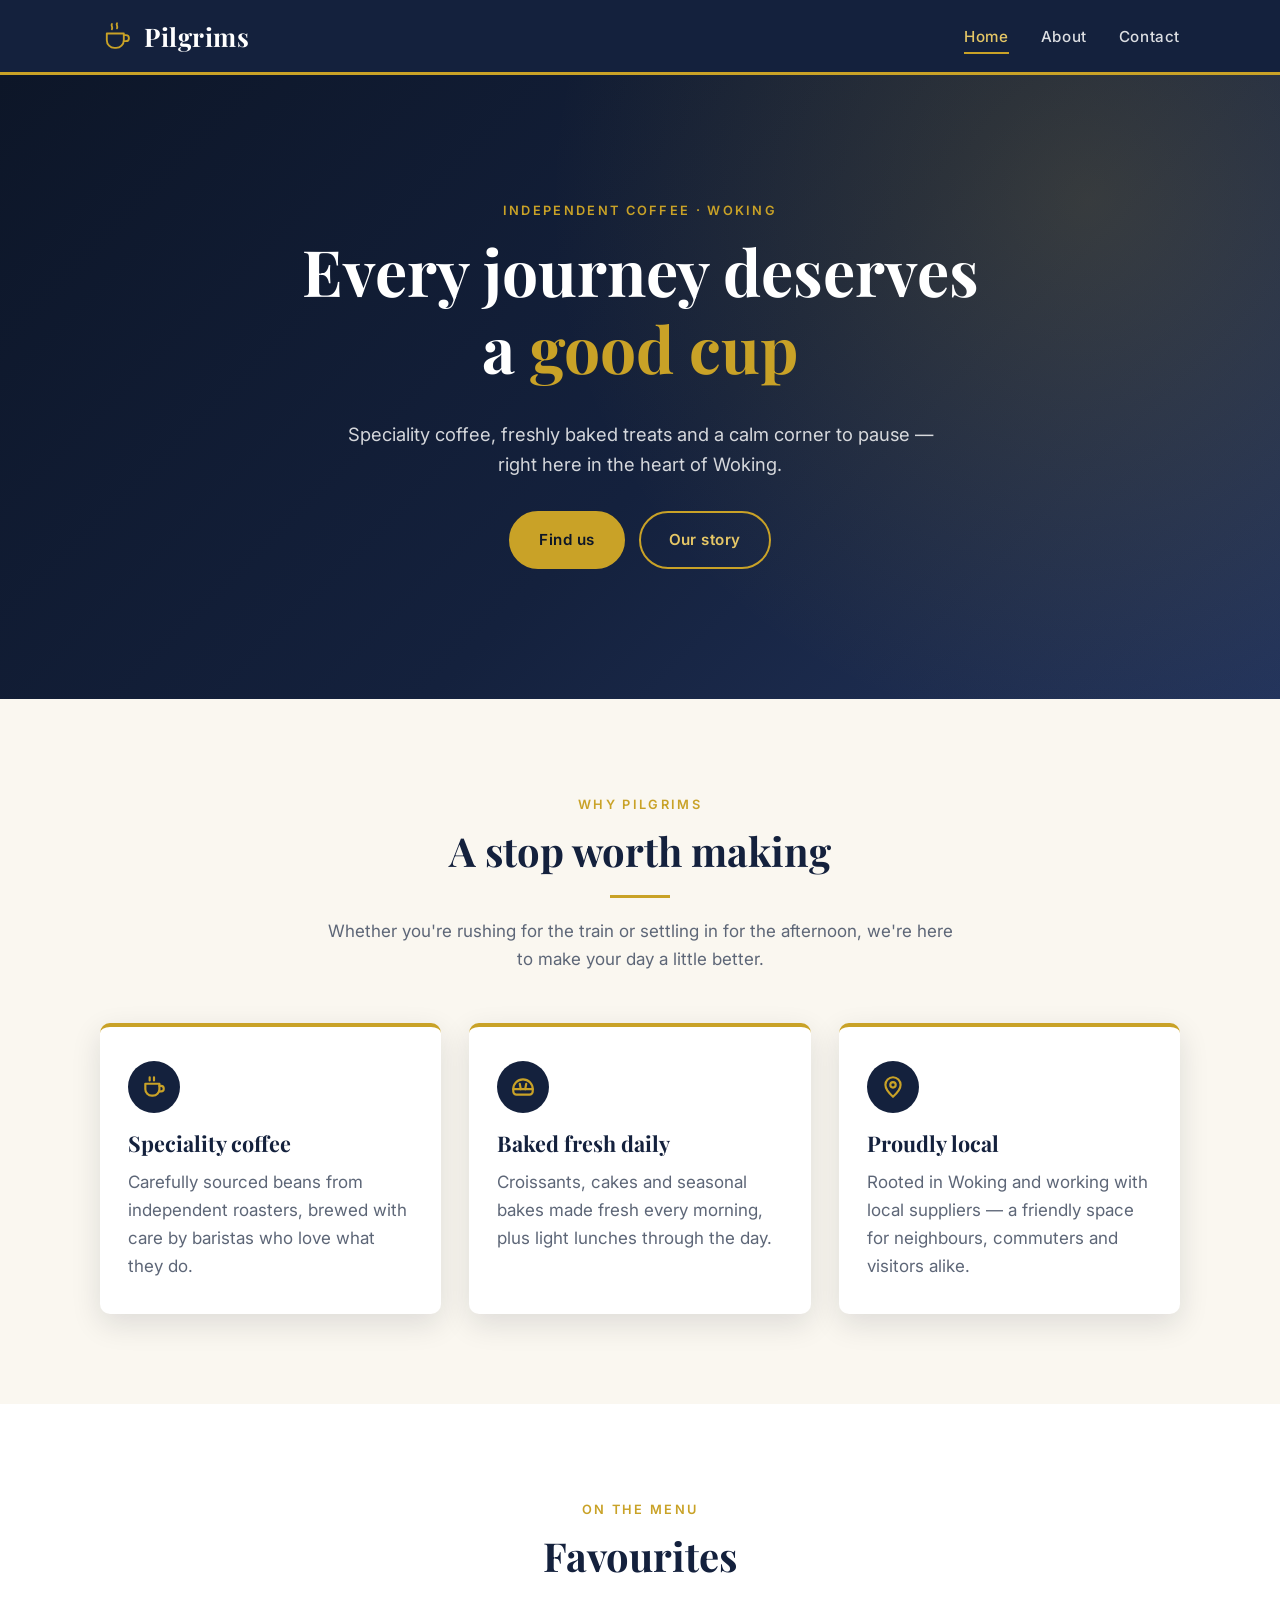
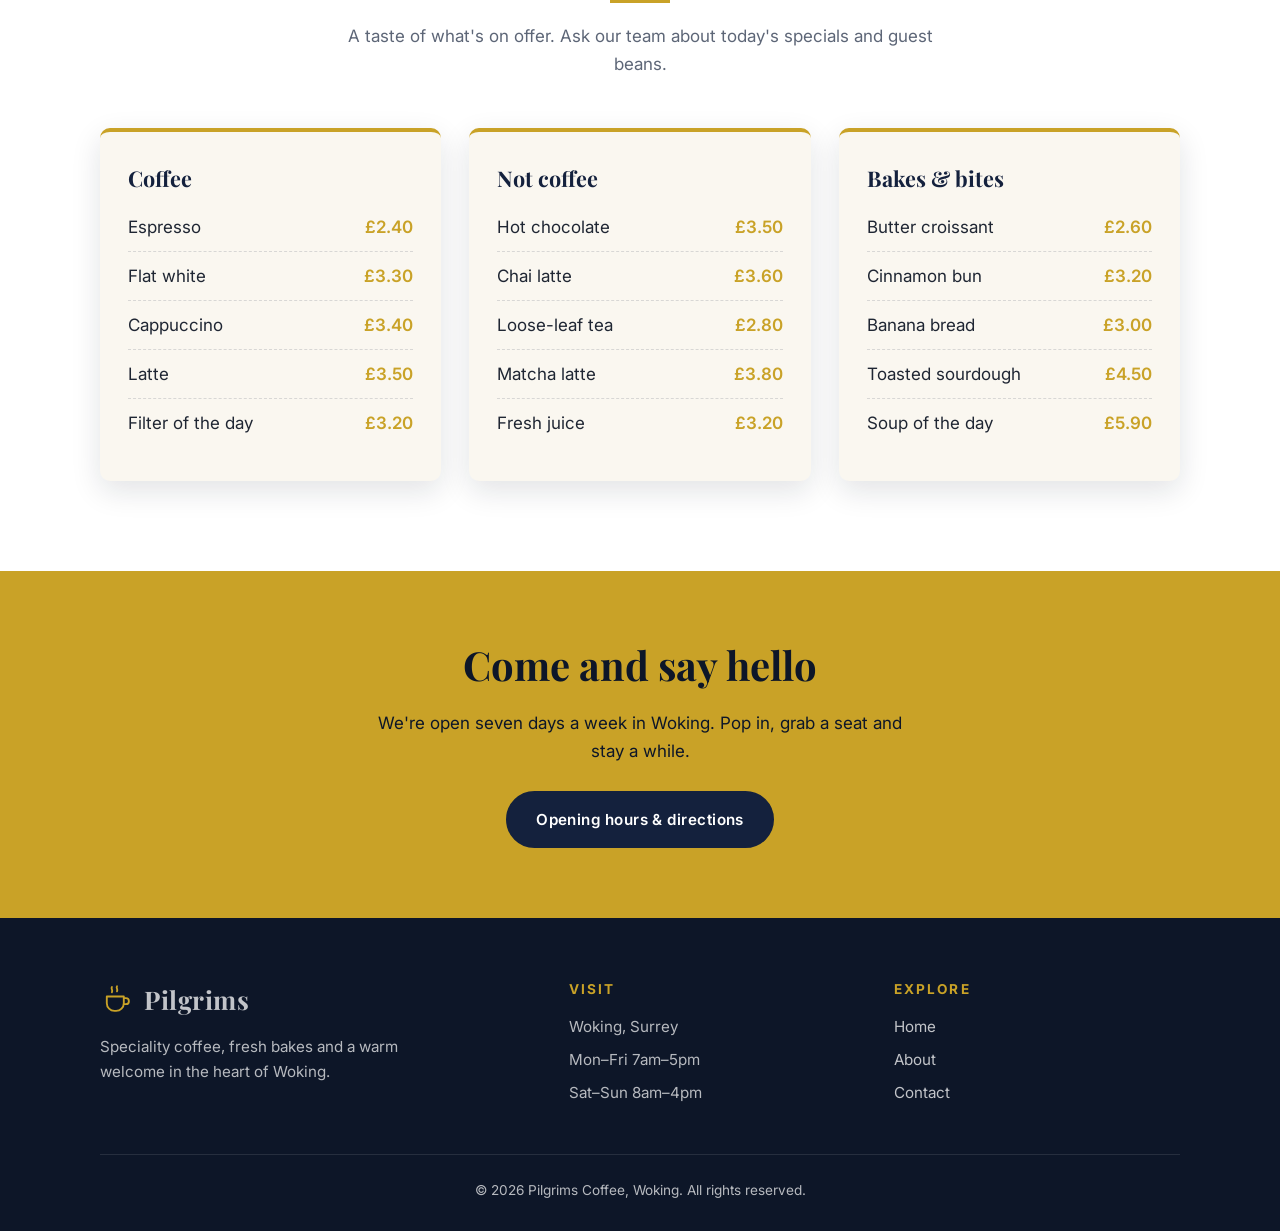
==== index.html @ 262057fd "Add Pilgrims coffee shop website: home, about and contact pages Static HTML/CSS site with a navy and" ====
<!DOCTYPE html>
<html lang="en-GB">
<head>
  <meta charset="UTF-8">
  <meta name="viewport" content="width=device-width, initial-scale=1.0">
  <title>Pilgrims | Coffee Shop in Woking</title>
  <meta name="description" content="Pilgrims is an independent coffee shop in Woking, Surrey, serving speciality coffee, fresh bakes and light lunches.">
  <link rel="preconnect" href="https://fonts.googleapis.com">
  <link rel="preconnect" href="https://fonts.gstatic.com" crossorigin>
  <link href="https://fonts.googleapis.com/css2?family=Inter:wght@400;500;600&family=Playfair+Display:wght@600;700&display=swap" rel="stylesheet">
  <link rel="stylesheet" href="css/styles.css">
</head>
<body>
  <header class="site-header">
    <nav class="container nav" aria-label="Main">
      <a href="index.html" class="logo"><svg class="logo-mark" viewBox="0 0 40 40" fill="none" stroke="currentColor" stroke-width="2.2" stroke-linecap="round" stroke-linejoin="round" aria-hidden="true"><path d="M8 17h20v8a9 9 0 0 1-9 9h-2a9 9 0 0 1-9-9z"/><path d="M28 19h2.5a3.5 3.5 0 0 1 0 7H28"/><path d="M14 6c-1.5 2 1.5 3.5 0 6M20 5c-1.5 2 1.5 3.5 0 6"/></svg>Pilgrims</a>
      <button class="nav-toggle" aria-label="Toggle menu" aria-expanded="false" aria-controls="nav-links">
        <svg viewBox="0 0 24 24" fill="none" stroke="currentColor" stroke-width="2" stroke-linecap="round" aria-hidden="true"><path d="M4 7h16M4 12h16M4 17h16"/></svg>
      </button>
      <ul class="nav-links" id="nav-links">
        <li><a href="index.html" aria-current="page">Home</a></li>
        <li><a href="about.html">About</a></li>
        <li><a href="contact.html">Contact</a></li>
      </ul>
    </nav>
  </header>
  <main>
    <section class="hero">
      <div class="container">
        <span class="eyebrow">Independent coffee · Woking</span>
        <h1>Every journey deserves<br>a <span>good cup</span></h1>
        <p>Speciality coffee, freshly baked treats and a calm corner to pause — right here in the heart of Woking.</p>
        <div class="hero-actions">
          <a href="contact.html" class="btn btn-gold">Find us</a>
          <a href="about.html" class="btn btn-outline">Our story</a>
        </div>
      </div>
    </section>

    <section class="section">
      <div class="container">
        <div class="section-head">
          <span class="eyebrow">Why Pilgrims</span>
          <h2>A stop worth making</h2>
          <hr class="divider">
          <p>Whether you're rushing for the train or settling in for the afternoon, we're here to make your day a little better.</p>
        </div>
        <div class="grid-3">
          <article class="card">
            <div class="card-icon"><svg viewBox="0 0 24 24" fill="none" stroke="currentColor" stroke-width="2" stroke-linecap="round" stroke-linejoin="round" aria-hidden="true"><path d="M4 9h13v5a6 6 0 0 1-6 6h-1a6 6 0 0 1-6-6z"/><path d="M17 11h1.5a2.5 2.5 0 0 1 0 5H17"/><path d="M8 3v3M12 3v3"/></svg></div>
            <h3>Speciality coffee</h3>
            <p>Carefully sourced beans from independent roasters, brewed with care by baristas who love what they do.</p>
          </article>
          <article class="card">
            <div class="card-icon"><svg viewBox="0 0 24 24" fill="none" stroke="currentColor" stroke-width="2" stroke-linecap="round" stroke-linejoin="round" aria-hidden="true"><path d="M3 14c0-5 4-9 9-9s9 4 9 9"/><path d="M3 14h18v2a3 3 0 0 1-3 3H6a3 3 0 0 1-3-3z"/><path d="M9 9l1 5M15 9l-1 5"/></svg></div>
            <h3>Baked fresh daily</h3>
            <p>Croissants, cakes and seasonal bakes made fresh every morning, plus light lunches through the day.</p>
          </article>
          <article class="card">
            <div class="card-icon"><svg viewBox="0 0 24 24" fill="none" stroke="currentColor" stroke-width="2" stroke-linecap="round" stroke-linejoin="round" aria-hidden="true"><path d="M12 21s-7-6.2-7-11a7 7 0 0 1 14 0c0 4.8-7 11-7 11z"/><circle cx="12" cy="10" r="2.5"/></svg></div>
            <h3>Proudly local</h3>
            <p>Rooted in Woking and working with local suppliers — a friendly space for neighbours, commuters and visitors alike.</p>
          </article>
        </div>
      </div>
    </section>

    <section class="section section-alt">
      <div class="container">
        <div class="section-head">
          <span class="eyebrow">On the menu</span>
          <h2>Favourites</h2>
          <hr class="divider">
          <p>A taste of what's on offer. Ask our team about today's specials and guest beans.</p>
        </div>
        <div class="grid-3">
          <div class="card">
            <h3>Coffee</h3>
            <ul class="menu-list">
              <li><span>Espresso</span><span class="price">£2.40</span></li>
              <li><span>Flat white</span><span class="price">£3.30</span></li>
              <li><span>Cappuccino</span><span class="price">£3.40</span></li>
              <li><span>Latte</span><span class="price">£3.50</span></li>
              <li><span>Filter of the day</span><span class="price">£3.20</span></li>
            </ul>
          </div>
          <div class="card">
            <h3>Not coffee</h3>
            <ul class="menu-list">
              <li><span>Hot chocolate</span><span class="price">£3.50</span></li>
              <li><span>Chai latte</span><span class="price">£3.60</span></li>
              <li><span>Loose-leaf tea</span><span class="price">£2.80</span></li>
              <li><span>Matcha latte</span><span class="price">£3.80</span></li>
              <li><span>Fresh juice</span><span class="price">£3.20</span></li>
            </ul>
          </div>
          <div class="card">
            <h3>Bakes &amp; bites</h3>
            <ul class="menu-list">
              <li><span>Butter croissant</span><span class="price">£2.60</span></li>
              <li><span>Cinnamon bun</span><span class="price">£3.20</span></li>
              <li><span>Banana bread</span><span class="price">£3.00</span></li>
              <li><span>Toasted sourdough</span><span class="price">£4.50</span></li>
              <li><span>Soup of the day</span><span class="price">£5.90</span></li>
            </ul>
          </div>
        </div>
      </div>
    </section>

    <section class="cta">
      <div class="container">
        <h2>Come and say hello</h2>
        <p>We're open seven days a week in Woking. Pop in, grab a seat and stay a while.</p>
        <a href="contact.html" class="btn">Opening hours &amp; directions</a>
      </div>
    </section>
  </main>

  <footer class="site-footer">
    <div class="container">
      <div class="footer-grid">
        <div>
          <a href="index.html" class="logo"><svg class="logo-mark" viewBox="0 0 40 40" fill="none" stroke="currentColor" stroke-width="2.2" stroke-linecap="round" stroke-linejoin="round" aria-hidden="true"><path d="M8 17h20v8a9 9 0 0 1-9 9h-2a9 9 0 0 1-9-9z"/><path d="M28 19h2.5a3.5 3.5 0 0 1 0 7H28"/><path d="M14 6c-1.5 2 1.5 3.5 0 6M20 5c-1.5 2 1.5 3.5 0 6"/></svg>Pilgrims</a>
          <p style="margin-top:14px;max-width:320px">Speciality coffee, fresh bakes and a warm welcome in the heart of Woking.</p>
        </div>
        <div>
          <h4>Visit</h4>
          <ul>
            <li>Woking, Surrey</li>
            <li>Mon–Fri 7am–5pm</li>
            <li>Sat–Sun 8am–4pm</li>
          </ul>
        </div>
        <div>
          <h4>Explore</h4>
          <ul>
            <li><a href="index.html">Home</a></li>
            <li><a href="about.html">About</a></li>
            <li><a href="contact.html">Contact</a></li>
          </ul>
        </div>
      </div>
      <div class="footer-bottom">&copy; <span id="year">2026</span> Pilgrims Coffee, Woking. All rights reserved.</div>
    </div>
  </footer>

  <script src="js/main.js"></script>
</body>
</html>
---- css/styles.css ----
/* Pilgrims — navy & gold */
:root {
  --navy: #14213d;
  --navy-deep: #0d1628;
  --navy-soft: #23345c;
  --gold: #c9a227;
  --gold-light: #e6c766;
  --cream: #faf7f0;
  --text: #1f2633;
  --muted: #5d6677;
  --white: #ffffff;
  --radius: 10px;
  --shadow: 0 10px 30px rgba(13, 22, 40, 0.12);
  --max: 1120px;
}

*,
*::before,
*::after {
  box-sizing: border-box;
}

html {
  scroll-behavior: smooth;
}

body {
  margin: 0;
  font-family: "Inter", system-ui, -apple-system, "Segoe UI", Roboto, sans-serif;
  font-size: 1.0625rem;
  line-height: 1.65;
  color: var(--text);
  background: var(--cream);
}

img {
  max-width: 100%;
  display: block;
}

a {
  color: var(--navy);
}

h1,
h2,
h3 {
  font-family: "Playfair Display", Georgia, serif;
  color: var(--navy);
  line-height: 1.2;
  margin: 0 0 0.5em;
}

h1 { font-size: clamp(2.4rem, 6vw, 4rem); }
h2 { font-size: clamp(1.8rem, 4vw, 2.5rem); }
h3 { font-size: 1.35rem; }

p { margin: 0 0 1em; }

.container {
  width: 100%;
  max-width: var(--max);
  margin: 0 auto;
  padding: 0 20px;
}

.eyebrow {
  display: inline-block;
  font-size: 0.8rem;
  font-weight: 600;
  letter-spacing: 0.18em;
  text-transform: uppercase;
  color: var(--gold);
  margin-bottom: 0.75rem;
}

/* ---------- Header ---------- */
.site-header {
  position: sticky;
  top: 0;
  z-index: 50;
  background: var(--navy);
  border-bottom: 3px solid var(--gold);
}

.nav {
  display: flex;
  align-items: center;
  justify-content: space-between;
  height: 72px;
}

.logo {
  display: flex;
  align-items: center;
  gap: 10px;
  text-decoration: none;
  color: var(--white);
  font-family: "Playfair Display", Georgia, serif;
  font-size: 1.6rem;
  font-weight: 700;
  letter-spacing: 0.02em;
}

.logo-mark {
  width: 34px;
  height: 34px;
  color: var(--gold);
}

.nav-links {
  display: flex;
  gap: 32px;
  list-style: none;
  margin: 0;
  padding: 0;
}

.nav-links a {
  color: rgba(255, 255, 255, 0.85);
  text-decoration: none;
  font-weight: 500;
  font-size: 0.95rem;
  letter-spacing: 0.04em;
  padding: 6px 0;
  border-bottom: 2px solid transparent;
  transition: color 0.2s, border-color 0.2s;
}

.nav-links a:hover,
.nav-links a:focus-visible,
.nav-links a[aria-current="page"] {
  color: var(--gold-light);
  border-color: var(--gold);
}

.nav-toggle {
  display: none;
  background: none;
  border: 0;
  padding: 8px;
  cursor: pointer;
  color: var(--white);
}

.nav-toggle svg { width: 28px; height: 28px; }

@media (max-width: 720px) {
  .nav-toggle { display: block; }

  .nav-links {
    position: absolute;
    top: 75px;
    left: 0;
    right: 0;
    flex-direction: column;
    gap: 0;
    background: var(--navy);
    border-bottom: 3px solid var(--gold);
    display: none;
  }

  .nav-links.open { display: flex; }

  .nav-links a {
    display: block;
    padding: 16px 20px;
    border-bottom: 1px solid rgba(255, 255, 255, 0.08);
  }
}

/* ---------- Buttons ---------- */
.btn {
  display: inline-block;
  padding: 14px 28px;
  border-radius: 999px;
  font-weight: 600;
  font-size: 0.95rem;
  letter-spacing: 0.03em;
  text-decoration: none;
  border: 2px solid var(--gold);
  cursor: pointer;
  transition: background 0.2s, color 0.2s, transform 0.2s;
  font-family: inherit;
}

.btn:hover { transform: translateY(-2px); }

.btn-gold {
  background: var(--gold);
  color: var(--navy-deep);
}

.btn-gold:hover { background: var(--gold-light); border-color: var(--gold-light); }

.btn-outline {
  background: transparent;
  color: var(--gold-light);
}

.btn-outline:hover { background: var(--gold); color: var(--navy-deep); }

/* ---------- Hero ---------- */
.hero {
  background:
    radial-gradient(circle at 85% 20%, rgba(201, 162, 39, 0.18), transparent 45%),
    linear-gradient(135deg, var(--navy-deep), var(--navy) 55%, var(--navy-soft));
  color: var(--white);
  padding: 120px 0 130px;
  text-align: center;
}

.hero h1 { color: var(--white); }
.hero h1 span { color: var(--gold); }

.hero p {
  max-width: 620px;
  margin: 0 auto 2rem;
  font-size: 1.15rem;
  color: rgba(255, 255, 255, 0.82);
}

.hero-actions {
  display: flex;
  gap: 14px;
  justify-content: center;
  flex-wrap: wrap;
}

.page-hero {
  background: linear-gradient(135deg, var(--navy-deep), var(--navy));
  color: var(--white);
  padding: 80px 0;
  text-align: center;
}

.page-hero h1 { color: var(--white); margin-bottom: 0.3em; }
.page-hero p { color: rgba(255, 255, 255, 0.8); max-width: 560px; margin: 0 auto; }

/* ---------- Sections ---------- */
.section { padding: 90px 0; }
.section-alt { background: var(--white); }

.section-head {
  text-align: center;
  max-width: 640px;
  margin: 0 auto 50px;
}

.section-head p { color: var(--muted); }

.divider {
  width: 60px;
  height: 3px;
  background: var(--gold);
  border: 0;
  margin: 0 auto 1.2rem;
}

.grid-3 {
  display: grid;
  grid-template-columns: repeat(auto-fit, minmax(260px, 1fr));
  gap: 28px;
}

.card {
  background: var(--white);
  border-radius: var(--radius);
  padding: 34px 28px;
  box-shadow: var(--shadow);
  border-top: 4px solid var(--gold);
}

.section-alt .card { background: var(--cream); }

.card p { color: var(--muted); margin: 0; }

.card-icon {
  width: 52px;
  height: 52px;
  border-radius: 50%;
  background: var(--navy);
  color: var(--gold);
  display: grid;
  place-items: center;
  margin-bottom: 18px;
}

.card-icon svg { width: 26px; height: 26px; }

/* Menu */
.menu-list {
  list-style: none;
  padding: 0;
  margin: 0;
}

.menu-list li {
  display: flex;
  justify-content: space-between;
  gap: 12px;
  padding: 10px 0;
  border-bottom: 1px dashed rgba(20, 33, 61, 0.15);
}

.menu-list li:last-child { border-bottom: 0; }
.menu-list .price { color: var(--gold); font-weight: 600; white-space: nowrap; }

/* Split layout */
.split {
  display: grid;
  grid-template-columns: 1fr 1fr;
  gap: 60px;
  align-items: center;
}

@media (max-width: 860px) {
  .split { grid-template-columns: 1fr; gap: 40px; }
}

.feature-panel {
  background: linear-gradient(160deg, var(--navy), var(--navy-soft));
  border-radius: var(--radius);
  padding: 50px 40px;
  color: var(--white);
  box-shadow: var(--shadow);
  position: relative;
  overflow: hidden;
}

.feature-panel::after {
  content: "";
  position: absolute;
  width: 220px;
  height: 220px;
  border: 2px solid rgba(201, 162, 39, 0.35);
  border-radius: 50%;
  right: -70px;
  bottom: -70px;
}

.feature-panel h3 { color: var(--gold-light); }
.feature-panel p { color: rgba(255, 255, 255, 0.82); }

.stats {
  position: relative;
  z-index: 1;
  display: flex;
  gap: 36px;
  margin-top: 28px;
  flex-wrap: wrap;
}

.stat strong {
  display: block;
  font-family: "Playfair Display", Georgia, serif;
  font-size: 2.2rem;
  color: var(--gold);
  line-height: 1;
}

.stat span { font-size: 0.85rem; color: rgba(255, 255, 255, 0.7); }

/* CTA band */
.cta {
  background: var(--gold);
  color: var(--navy-deep);
  text-align: center;
  padding: 70px 0;
}

.cta h2 { color: var(--navy-deep); }
.cta p { max-width: 560px; margin: 0 auto 1.6rem; }

.cta .btn {
  background: var(--navy);
  color: var(--white);
  border-color: var(--navy);
}

.cta .btn:hover { background: var(--navy-deep); }

/* ---------- Contact ---------- */
.contact-grid {
  display: grid;
  grid-template-columns: 1fr 1.3fr;
  gap: 50px;
}

@media (max-width: 860px) {
  .contact-grid { grid-template-columns: 1fr; }
}

.info-list {
  list-style: none;
  padding: 0;
  margin: 0 0 30px;
}

.info-list li {
  display: flex;
  gap: 16px;
  margin-bottom: 22px;
}

.info-list .card-icon {
  flex-shrink: 0;
  width: 44px;
  height: 44px;
  margin: 0;
}

.info-list .card-icon svg { width: 20px; height: 20px; }
.info-list strong { display: block; color: var(--navy); }
.info-list span, .info-list a { color: var(--muted); }

.hours {
  width: 100%;
  border-collapse: collapse;
}

.hours td {
  padding: 8px 0;
  border-bottom: 1px solid rgba(20, 33, 61, 0.1);
}

.hours td:last-child { text-align: right; color: var(--muted); }

.form-card {
  background: var(--white);
  border-radius: var(--radius);
  padding: 40px;
  box-shadow: var(--shadow);
  border-top: 4px solid var(--gold);
}

@media (max-width: 520px) {
  .form-card { padding: 28px 20px; }
}

.field { margin-bottom: 20px; }

.field label {
  display: block;
  font-weight: 600;
  font-size: 0.9rem;
  color: var(--navy);
  margin-bottom: 6px;
}

.field input,
.field select,
.field textarea {
  width: 100%;
  padding: 12px 14px;
  font: inherit;
  font-size: 1rem;
  color: var(--text);
  background: var(--cream);
  border: 1.5px solid rgba(20, 33, 61, 0.15);
  border-radius: 8px;
  transition: border-color 0.2s, box-shadow 0.2s;
}

.field input:focus,
.field select:focus,
.field textarea:focus {
  outline: none;
  border-color: var(--gold);
  box-shadow: 0 0 0 3px rgba(201, 162, 39, 0.2);
}

.field textarea { min-height: 140px; resize: vertical; }

.form-row {
  display: grid;
  grid-template-columns: 1fr 1fr;
  gap: 16px;
}

@media (max-width: 520px) {
  .form-row { grid-template-columns: 1fr; }
}

.form-success {
  display: none;
  margin-top: 16px;
  padding: 14px 16px;
  border-radius: 8px;
  background: rgba(201, 162, 39, 0.15);
  color: var(--navy);
  font-weight: 500;
}

.form-success.show { display: block; }

.map {
  width: 100%;
  height: 360px;
  border: 0;
  border-radius: var(--radius);
  box-shadow: var(--shadow);
}

/* ---------- Footer ---------- */
.site-footer {
  background: var(--navy-deep);
  color: rgba(255, 255, 255, 0.7);
  padding: 60px 0 30px;
  font-size: 0.95rem;
}

.footer-grid {
  display: grid;
  grid-template-columns: 1.5fr 1fr 1fr;
  gap: 40px;
  margin-bottom: 40px;
}

@media (max-width: 720px) {
  .footer-grid { grid-template-columns: 1fr; gap: 28px; }
}

.site-footer h4 {
  color: var(--gold);
  font-size: 0.85rem;
  letter-spacing: 0.15em;
  text-transform: uppercase;
  margin: 0 0 14px;
}

.site-footer ul { list-style: none; padding: 0; margin: 0; }
.site-footer li { margin-bottom: 8px; }
.site-footer a { color: rgba(255, 255, 255, 0.75); text-decoration: none; }
.site-footer a:hover { color: var(--gold-light); }

.footer-bottom {
  border-top: 1px solid rgba(255, 255, 255, 0.1);
  padding-top: 24px;
  text-align: center;
  font-size: 0.85rem;
}
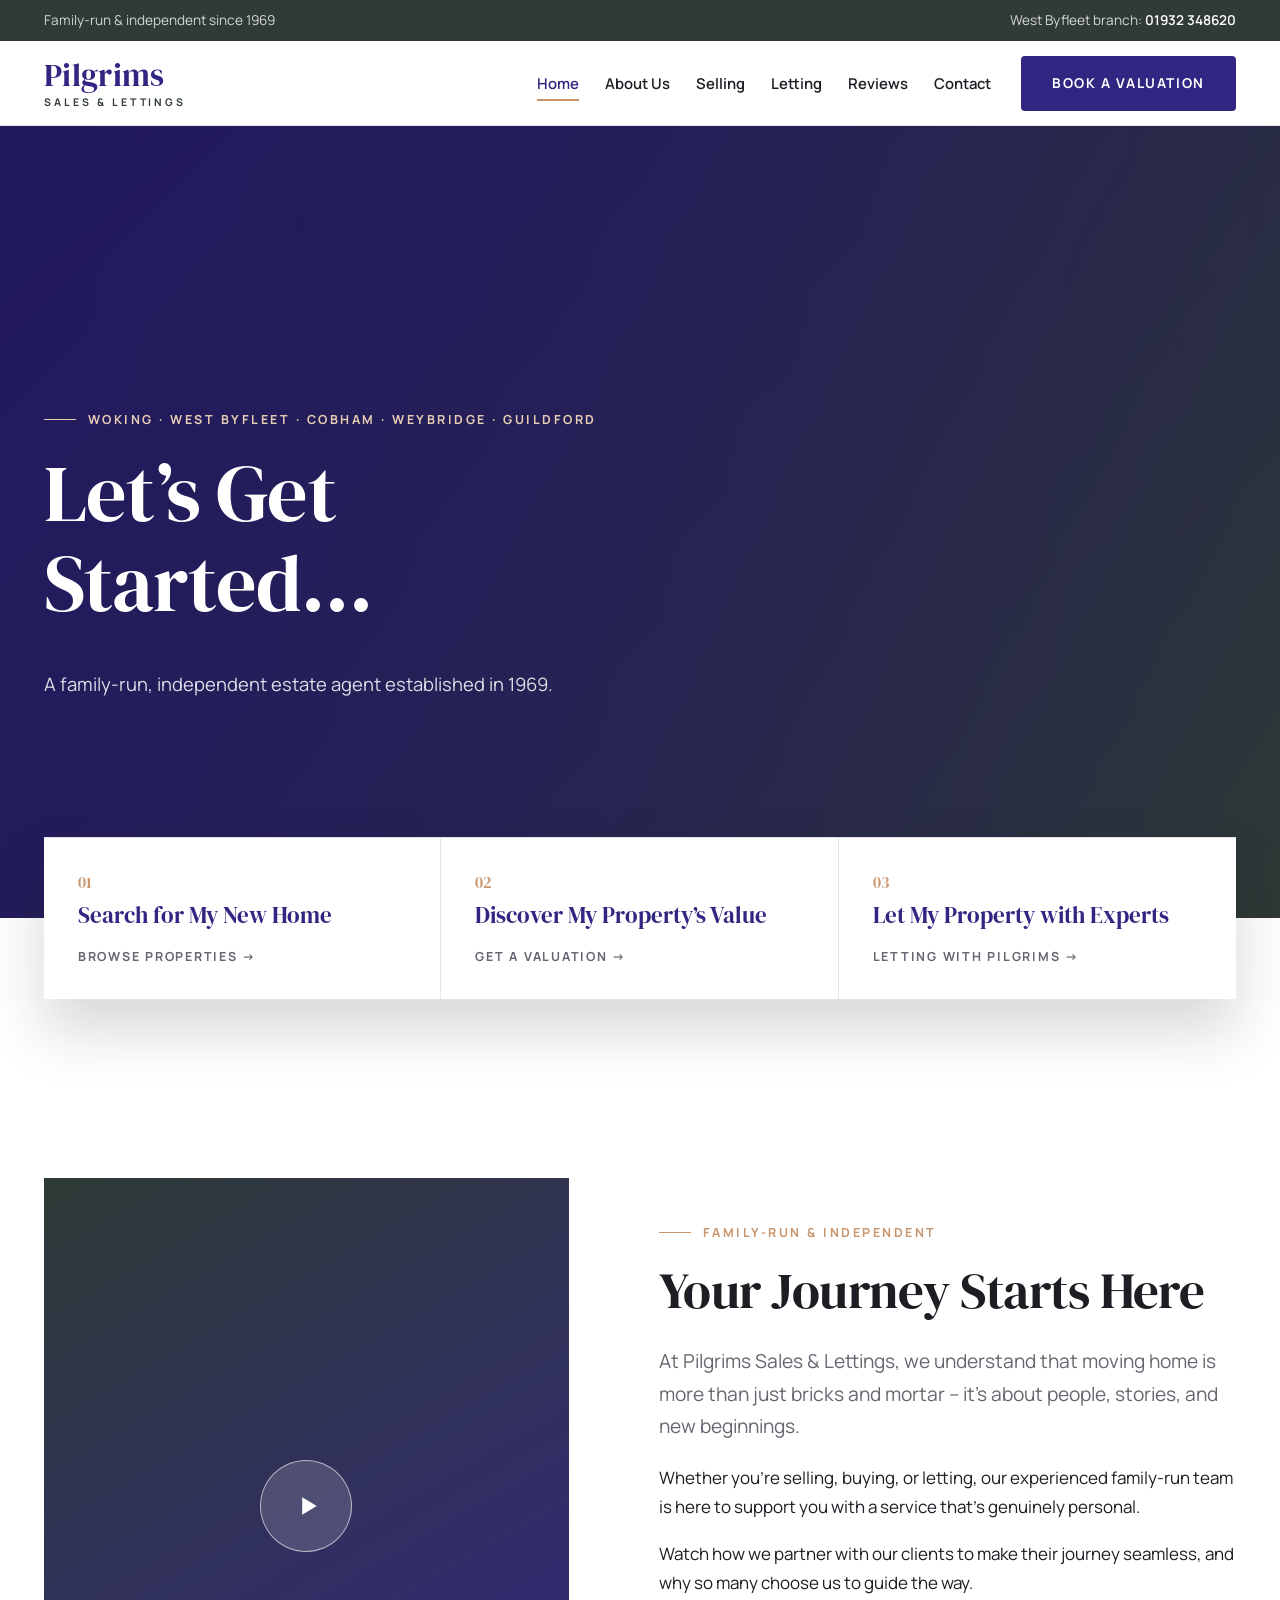
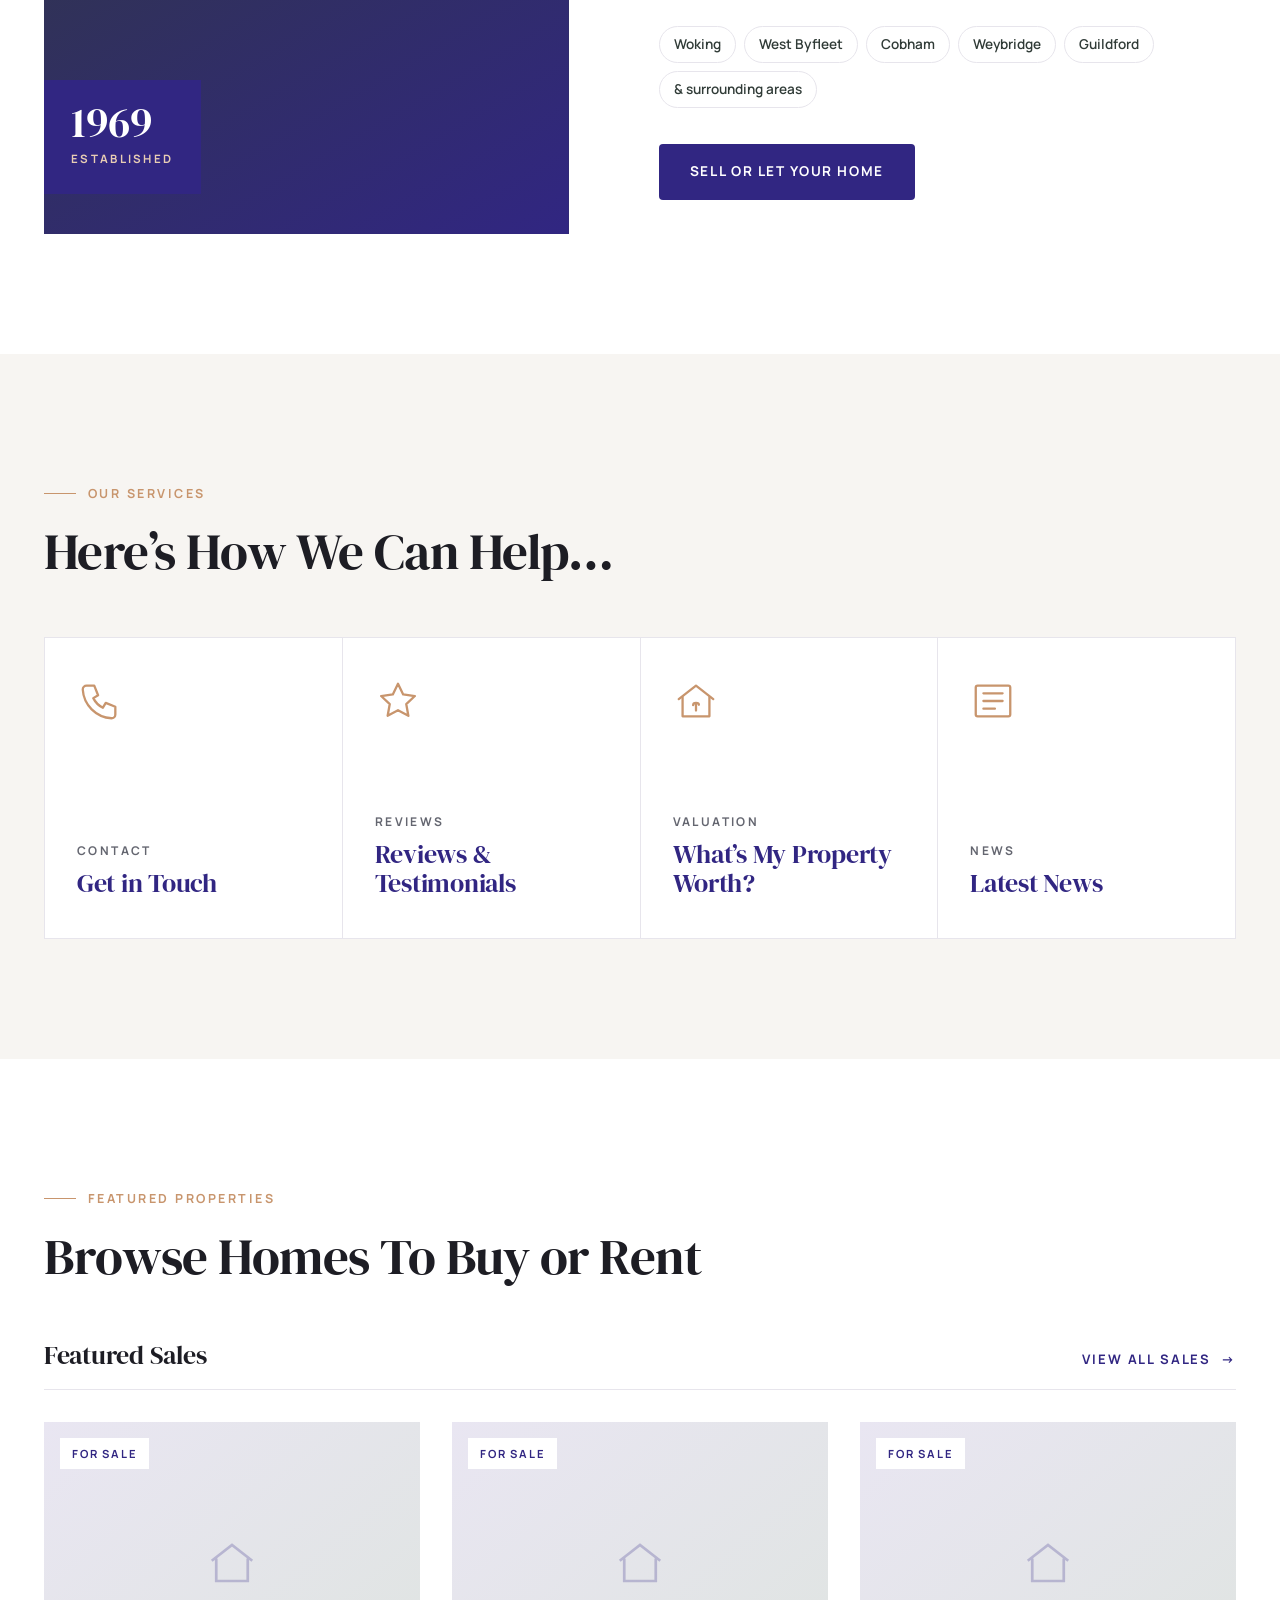
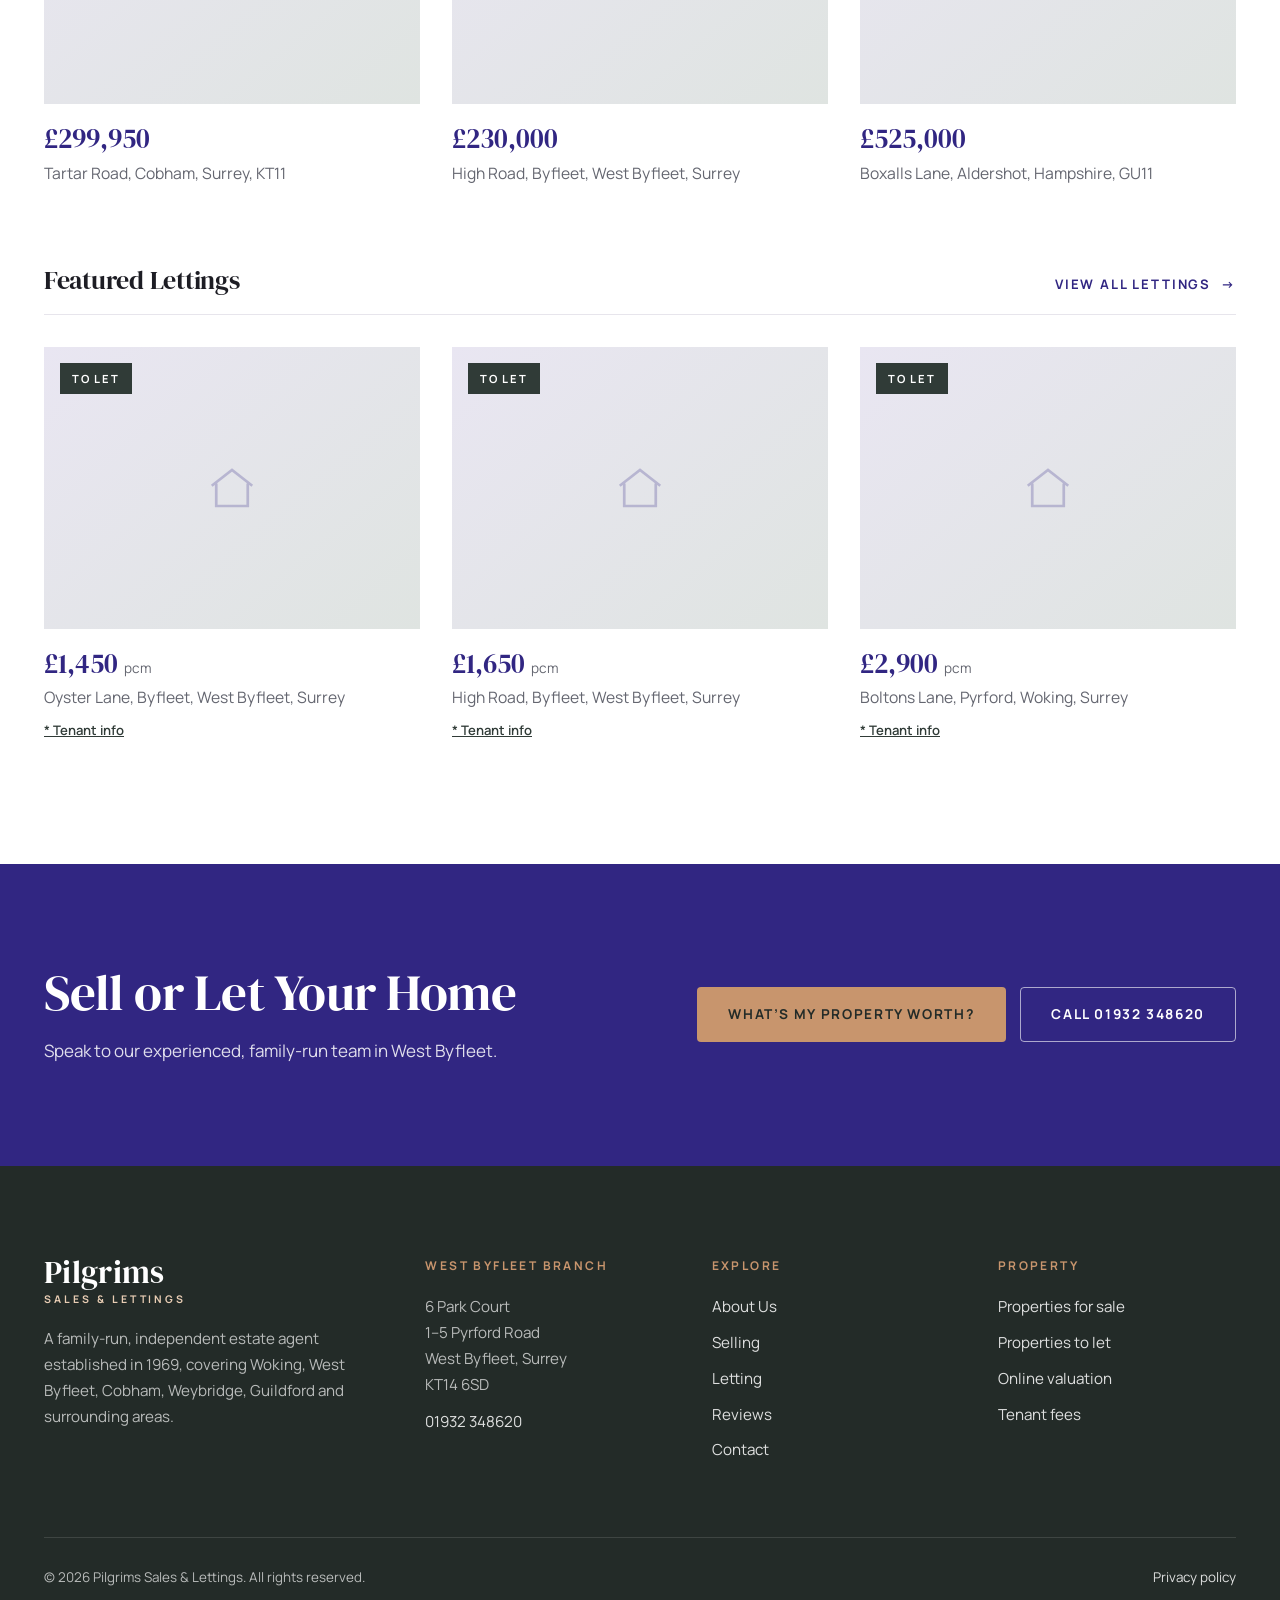
==== commit 304d2c1f: "Rebuild site as Pilgrims Sales & Lettings: new design and home page Replace the coffee shop placehol" ====
--- a/index.html
+++ b/index.html
@@ -3,116 +3,235 @@
 <head>
   <meta charset="UTF-8">
   <meta name="viewport" content="width=device-width, initial-scale=1.0">
-  <title>Pilgrims | Coffee Shop in Woking</title>
-  <meta name="description" content="Pilgrims is an independent coffee shop in Woking, Surrey, serving speciality coffee, fresh bakes and light lunches.">
+  <title>Pilgrims Sales &amp; Lettings | Independent Estate Agent, West Byfleet</title>
+  <meta name="description" content="Pilgrims Sales &amp; Lettings is a family-run, independent estate agent established in 1969, covering Woking, West Byfleet, Cobham, Weybridge, Guildford and surrounding areas.">
   <link rel="preconnect" href="https://fonts.googleapis.com">
   <link rel="preconnect" href="https://fonts.gstatic.com" crossorigin>
-  <link href="https://fonts.googleapis.com/css2?family=Inter:wght@400;500;600&family=Playfair+Display:wght@600;700&display=swap" rel="stylesheet">
+  <link href="https://fonts.googleapis.com/css2?family=DM+Serif+Display&family=Manrope:wght@400;500;600;700&display=swap" rel="stylesheet">
   <link rel="stylesheet" href="css/styles.css">
 </head>
 <body>
+
+  <div class="topbar">
+    <div class="container">
+      <span class="hide-sm">Family-run &amp; independent since 1969</span>
+      <span>West Byfleet branch: <a href="tel:+441932348620">01932 348620</a></span>
+    </div>
+  </div>
+
   <header class="site-header">
     <nav class="container nav" aria-label="Main">
-      <a href="index.html" class="logo"><svg class="logo-mark" viewBox="0 0 40 40" fill="none" stroke="currentColor" stroke-width="2.2" stroke-linecap="round" stroke-linejoin="round" aria-hidden="true"><path d="M8 17h20v8a9 9 0 0 1-9 9h-2a9 9 0 0 1-9-9z"/><path d="M28 19h2.5a3.5 3.5 0 0 1 0 7H28"/><path d="M14 6c-1.5 2 1.5 3.5 0 6M20 5c-1.5 2 1.5 3.5 0 6"/></svg>Pilgrims</a>
-      <button class="nav-toggle" aria-label="Toggle menu" aria-expanded="false" aria-controls="nav-links">
-        <svg viewBox="0 0 24 24" fill="none" stroke="currentColor" stroke-width="2" stroke-linecap="round" aria-hidden="true"><path d="M4 7h16M4 12h16M4 17h16"/></svg>
-      </button>
-      <ul class="nav-links" id="nav-links">
-        <li><a href="index.html" aria-current="page">Home</a></li>
-        <li><a href="about.html">About</a></li>
-        <li><a href="contact.html">Contact</a></li>
-      </ul>
+      <a href="index.html" class="logo" aria-label="Pilgrims Sales &amp; Lettings, home">
+        <span class="logo-name">Pilgrims</span>
+        <span class="logo-tag">Sales &amp; Lettings</span>
+      </a>
+      <input type="checkbox" id="nav-check" class="nav-check" aria-label="Toggle menu">
+      <label for="nav-check" class="nav-burger" aria-hidden="true">
+        <svg viewBox="0 0 24 24" fill="none" stroke="currentColor" stroke-width="1.6" stroke-linecap="round"><path d="M3 7h18M3 12h18M3 17h18"/></svg>
+      </label>
+      <div class="nav-menu">
+        <ul class="nav-links">
+          <li><a href="index.html" aria-current="page">Home</a></li>
+          <li><a href="about.html">About Us</a></li>
+          <li><a href="selling.html">Selling</a></li>
+          <li><a href="letting.html">Letting</a></li>
+          <li><a href="reviews.html">Reviews</a></li>
+          <li><a href="contact.html">Contact</a></li>
+        </ul>
+        <a href="https://valuation.pilgrimsresidential.com/home/3773" class="btn btn-brand">Book a valuation</a>
+      </div>
     </nav>
   </header>
+
   <main>
-    <section class="hero">
-      <div class="container">
-        <span class="eyebrow">Independent coffee · Woking</span>
-        <h1>Every journey deserves<br>a <span>good cup</span></h1>
-        <p>Speciality coffee, freshly baked treats and a calm corner to pause — right here in the heart of Woking.</p>
-        <div class="hero-actions">
-          <a href="contact.html" class="btn btn-gold">Find us</a>
-          <a href="about.html" class="btn btn-outline">Our story</a>
-        </div>
-      </div>
-    </section>
-
+    <!-- Hero -->
+    <section class="hero photo photo-hero">
+      <div class="container">
+        <span class="eyebrow">Woking · West Byfleet · Cobham · Weybridge · Guildford</span>
+        <h1>Let&rsquo;s Get Started&hellip;</h1>
+        <p class="hero-intro">A family-run, independent estate agent established in 1969.</p>
+        <div class="quick-actions">
+          <a class="quick-action" href="https://www.pilgrimsresidential.com/branches/west-byfleet/sales">
+            <span class="num">01</span>
+            <strong>Search for My New Home</strong>
+            <span>Browse properties →</span>
+          </a>
+          <a class="quick-action" href="https://valuation.pilgrimsresidential.com/home/3773">
+            <span class="num">02</span>
+            <strong>Discover My Property&rsquo;s Value</strong>
+            <span>Get a valuation →</span>
+          </a>
+          <a class="quick-action" href="letting.html">
+            <span class="num">03</span>
+            <strong>Let My Property with Experts</strong>
+            <span>Letting with Pilgrims →</span>
+          </a>
+        </div>
+      </div>
+    </section>
+    <div class="hero-spacer" aria-hidden="true"></div>
+
+    <!-- Your journey -->
     <section class="section">
+      <div class="container split">
+        <div class="media-frame photo photo-journey">
+          <!-- Replace this link with the embedded video when available -->
+          <a class="play" href="https://www.pilgrimsresidential.com/" aria-label="Watch our video">
+            <span class="play-btn"><svg viewBox="0 0 24 24" fill="currentColor" aria-hidden="true"><path d="M7 4.5v15l12.5-7.5z"/></svg></span>
+          </a>
+          <div class="badge"><strong>1969</strong><span>Established</span></div>
+        </div>
+        <div>
+          <span class="eyebrow">Family-run &amp; independent</span>
+          <h2>Your Journey Starts Here</h2>
+          <p class="lead">At Pilgrims Sales &amp; Lettings, we understand that moving home is more than just bricks and mortar &ndash; it&rsquo;s about people, stories, and new beginnings.</p>
+          <p>Whether you&rsquo;re selling, buying, or letting, our experienced family-run team is here to support you with a service that&rsquo;s genuinely personal.</p>
+          <p>Watch how we partner with our clients to make their journey seamless, and why so many choose us to guide the way.</p>
+          <ul class="areas" aria-label="Areas we cover">
+            <li>Woking</li>
+            <li>West Byfleet</li>
+            <li>Cobham</li>
+            <li>Weybridge</li>
+            <li>Guildford</li>
+            <li>&amp; surrounding areas</li>
+          </ul>
+          <a href="https://valuation.pilgrimsresidential.com/home/3773" class="btn btn-brand">Sell or Let Your Home</a>
+        </div>
+      </div>
+    </section>
+
+    <!-- How we can help -->
+    <section class="section section-mist">
       <div class="container">
         <div class="section-head">
-          <span class="eyebrow">Why Pilgrims</span>
-          <h2>A stop worth making</h2>
-          <hr class="divider">
-          <p>Whether you're rushing for the train or settling in for the afternoon, we're here to make your day a little better.</p>
-        </div>
-        <div class="grid-3">
-          <article class="card">
-            <div class="card-icon"><svg viewBox="0 0 24 24" fill="none" stroke="currentColor" stroke-width="2" stroke-linecap="round" stroke-linejoin="round" aria-hidden="true"><path d="M4 9h13v5a6 6 0 0 1-6 6h-1a6 6 0 0 1-6-6z"/><path d="M17 11h1.5a2.5 2.5 0 0 1 0 5H17"/><path d="M8 3v3M12 3v3"/></svg></div>
-            <h3>Speciality coffee</h3>
-            <p>Carefully sourced beans from independent roasters, brewed with care by baristas who love what they do.</p>
-          </article>
-          <article class="card">
-            <div class="card-icon"><svg viewBox="0 0 24 24" fill="none" stroke="currentColor" stroke-width="2" stroke-linecap="round" stroke-linejoin="round" aria-hidden="true"><path d="M3 14c0-5 4-9 9-9s9 4 9 9"/><path d="M3 14h18v2a3 3 0 0 1-3 3H6a3 3 0 0 1-3-3z"/><path d="M9 9l1 5M15 9l-1 5"/></svg></div>
-            <h3>Baked fresh daily</h3>
-            <p>Croissants, cakes and seasonal bakes made fresh every morning, plus light lunches through the day.</p>
-          </article>
-          <article class="card">
-            <div class="card-icon"><svg viewBox="0 0 24 24" fill="none" stroke="currentColor" stroke-width="2" stroke-linecap="round" stroke-linejoin="round" aria-hidden="true"><path d="M12 21s-7-6.2-7-11a7 7 0 0 1 14 0c0 4.8-7 11-7 11z"/><circle cx="12" cy="10" r="2.5"/></svg></div>
-            <h3>Proudly local</h3>
-            <p>Rooted in Woking and working with local suppliers — a friendly space for neighbours, commuters and visitors alike.</p>
-          </article>
-        </div>
-      </div>
-    </section>
-
-    <section class="section section-alt">
+          <div>
+            <span class="eyebrow">Our services</span>
+            <h2>Here&rsquo;s How We Can Help&hellip;</h2>
+          </div>
+        </div>
+        <div class="help-grid">
+          <a class="help-card" href="contact.html">
+            <svg class="icon" viewBox="0 0 24 24" fill="none" stroke="currentColor" stroke-width="1.2" stroke-linecap="round" stroke-linejoin="round" aria-hidden="true"><path d="M5 4h4l2 5-2.5 1.5a11 11 0 0 0 5 5L15 13l5 2v4a2 2 0 0 1-2 2A16 16 0 0 1 3 6a2 2 0 0 1 2-2"/></svg>
+            <span class="label">Contact</span>
+            <h3>Get in Touch</h3>
+          </a>
+          <a class="help-card" href="reviews.html">
+            <svg class="icon" viewBox="0 0 24 24" fill="none" stroke="currentColor" stroke-width="1.2" stroke-linejoin="round" aria-hidden="true"><path d="m12 3 2.7 5.6 6.1.8-4.5 4.2 1.1 6.1L12 16.8 6.6 19.7l1.1-6.1-4.5-4.2 6.1-.8z"/></svg>
+            <span class="label">Reviews</span>
+            <h3>Reviews &amp; Testimonials</h3>
+          </a>
+          <a class="help-card" href="https://valuation.pilgrimsresidential.com/home/3773">
+            <svg class="icon" viewBox="0 0 24 24" fill="none" stroke="currentColor" stroke-width="1.2" stroke-linecap="round" stroke-linejoin="round" aria-hidden="true"><path d="M3 11 12 4l9 7"/><path d="M5 10v10h14V10"/><path d="M12 13v4M10.5 14.2c0-.7.7-1.2 1.5-1.2s1.5.4 1.5 1"/></svg>
+            <span class="label">Valuation</span>
+            <h3>What&rsquo;s My Property Worth?</h3>
+          </a>
+          <a class="help-card" href="https://www.pilgrimsresidential.com/">
+            <svg class="icon" viewBox="0 0 24 24" fill="none" stroke="currentColor" stroke-width="1.2" stroke-linecap="round" stroke-linejoin="round" aria-hidden="true"><rect x="3" y="4" width="18" height="16" rx="1"/><path d="M7 8h10M7 12h10M7 16h6"/></svg>
+            <span class="label">News</span>
+            <h3>Latest News</h3>
+          </a>
+        </div>
+      </div>
+    </section>
+
+    <!-- Featured properties -->
+    <section class="section">
       <div class="container">
         <div class="section-head">
-          <span class="eyebrow">On the menu</span>
-          <h2>Favourites</h2>
-          <hr class="divider">
-          <p>A taste of what's on offer. Ask our team about today's specials and guest beans.</p>
-        </div>
-        <div class="grid-3">
-          <div class="card">
-            <h3>Coffee</h3>
-            <ul class="menu-list">
-              <li><span>Espresso</span><span class="price">£2.40</span></li>
-              <li><span>Flat white</span><span class="price">£3.30</span></li>
-              <li><span>Cappuccino</span><span class="price">£3.40</span></li>
-              <li><span>Latte</span><span class="price">£3.50</span></li>
-              <li><span>Filter of the day</span><span class="price">£3.20</span></li>
-            </ul>
-          </div>
-          <div class="card">
-            <h3>Not coffee</h3>
-            <ul class="menu-list">
-              <li><span>Hot chocolate</span><span class="price">£3.50</span></li>
-              <li><span>Chai latte</span><span class="price">£3.60</span></li>
-              <li><span>Loose-leaf tea</span><span class="price">£2.80</span></li>
-              <li><span>Matcha latte</span><span class="price">£3.80</span></li>
-              <li><span>Fresh juice</span><span class="price">£3.20</span></li>
-            </ul>
-          </div>
-          <div class="card">
-            <h3>Bakes &amp; bites</h3>
-            <ul class="menu-list">
-              <li><span>Butter croissant</span><span class="price">£2.60</span></li>
-              <li><span>Cinnamon bun</span><span class="price">£3.20</span></li>
-              <li><span>Banana bread</span><span class="price">£3.00</span></li>
-              <li><span>Toasted sourdough</span><span class="price">£4.50</span></li>
-              <li><span>Soup of the day</span><span class="price">£5.90</span></li>
-            </ul>
-          </div>
-        </div>
-      </div>
-    </section>
-
-    <section class="cta">
-      <div class="container">
-        <h2>Come and say hello</h2>
-        <p>We're open seven days a week in Woking. Pop in, grab a seat and stay a while.</p>
-        <a href="contact.html" class="btn">Opening hours &amp; directions</a>
+          <div>
+            <span class="eyebrow">Featured properties</span>
+            <h2>Browse Homes To Buy or Rent</h2>
+          </div>
+        </div>
+
+        <div class="listing-group">
+          <div class="listing-head">
+            <h3>Featured Sales</h3>
+            <a class="arrow-link" href="https://www.pilgrimsresidential.com/branches/west-byfleet/sales">View all sales</a>
+          </div>
+          <div class="listings">
+            <a class="property" href="https://www.pilgrimsresidential.com/branches/west-byfleet/sales">
+              <div class="property-photo">
+                <span class="status">For sale</span>
+                <svg class="ph-icon" viewBox="0 0 24 24" fill="none" stroke="currentColor" stroke-width="1.2" aria-hidden="true"><path d="M3 11 12 4l9 7M5 10v10h14V10"/></svg>
+                <div class="ph" style="background-image:url('images/sale-1.jpg')"></div>
+              </div>
+              <div class="price">£299,950</div>
+              <p class="address">Tartar Road, Cobham, Surrey, KT11</p>
+            </a>
+            <a class="property" href="https://www.pilgrimsresidential.com/branches/west-byfleet/sales">
+              <div class="property-photo">
+                <span class="status">For sale</span>
+                <svg class="ph-icon" viewBox="0 0 24 24" fill="none" stroke="currentColor" stroke-width="1.2" aria-hidden="true"><path d="M3 11 12 4l9 7M5 10v10h14V10"/></svg>
+                <div class="ph" style="background-image:url('images/sale-2.jpg')"></div>
+              </div>
+              <div class="price">£230,000</div>
+              <p class="address">High Road, Byfleet, West Byfleet, Surrey</p>
+            </a>
+            <a class="property" href="https://www.pilgrimsresidential.com/branches/west-byfleet/sales">
+              <div class="property-photo">
+                <span class="status">For sale</span>
+                <svg class="ph-icon" viewBox="0 0 24 24" fill="none" stroke="currentColor" stroke-width="1.2" aria-hidden="true"><path d="M3 11 12 4l9 7M5 10v10h14V10"/></svg>
+                <div class="ph" style="background-image:url('images/sale-3.jpg')"></div>
+              </div>
+              <div class="price">£525,000</div>
+              <p class="address">Boxalls Lane, Aldershot, Hampshire, GU11</p>
+            </a>
+          </div>
+        </div>
+
+        <div class="listing-group">
+          <div class="listing-head">
+            <h3>Featured Lettings</h3>
+            <a class="arrow-link" href="https://www.pilgrimsresidential.com/lettings">View all lettings</a>
+          </div>
+          <div class="listings">
+            <div class="property">
+              <a href="https://www.pilgrimsresidential.com/lettings" class="property-photo" style="display:block">
+                <span class="status let">To let</span>
+                <svg class="ph-icon" viewBox="0 0 24 24" fill="none" stroke="currentColor" stroke-width="1.2" aria-hidden="true"><path d="M3 11 12 4l9 7M5 10v10h14V10"/></svg>
+                <span class="ph" style="background-image:url('images/let-1.jpg')"></span>
+              </a>
+              <div class="price">£1,450 <small>pcm</small></div>
+              <p class="address">Oyster Lane, Byfleet, West Byfleet, Surrey</p>
+              <a class="tenant-info" href="https://www.pilgrimsresidential.com/pages/tenant-fees">* Tenant info</a>
+            </div>
+            <div class="property">
+              <a href="https://www.pilgrimsresidential.com/lettings" class="property-photo" style="display:block">
+                <span class="status let">To let</span>
+                <svg class="ph-icon" viewBox="0 0 24 24" fill="none" stroke="currentColor" stroke-width="1.2" aria-hidden="true"><path d="M3 11 12 4l9 7M5 10v10h14V10"/></svg>
+                <span class="ph" style="background-image:url('images/let-2.jpg')"></span>
+              </a>
+              <div class="price">£1,650 <small>pcm</small></div>
+              <p class="address">High Road, Byfleet, West Byfleet, Surrey</p>
+              <a class="tenant-info" href="https://www.pilgrimsresidential.com/pages/tenant-fees">* Tenant info</a>
+            </div>
+            <div class="property">
+              <a href="https://www.pilgrimsresidential.com/lettings" class="property-photo" style="display:block">
+                <span class="status let">To let</span>
+                <svg class="ph-icon" viewBox="0 0 24 24" fill="none" stroke="currentColor" stroke-width="1.2" aria-hidden="true"><path d="M3 11 12 4l9 7M5 10v10h14V10"/></svg>
+                <span class="ph" style="background-image:url('images/let-3.jpg')"></span>
+              </a>
+              <div class="price">£2,900 <small>pcm</small></div>
+              <p class="address">Boltons Lane, Pyrford, Woking, Surrey</p>
+              <a class="tenant-info" href="https://www.pilgrimsresidential.com/pages/tenant-fees">* Tenant info</a>
+            </div>
+          </div>
+        </div>
+      </div>
+    </section>
+
+    <!-- CTA -->
+    <section class="cta-band">
+      <div class="container">
+        <div>
+          <h2>Sell or Let Your Home</h2>
+          <p>Speak to our experienced, family-run team in West Byfleet.</p>
+        </div>
+        <div class="cta-actions">
+          <a href="https://valuation.pilgrimsresidential.com/home/3773" class="btn btn-accent">What&rsquo;s my property worth?</a>
+          <a href="tel:+441932348620" class="btn btn-ghost">Call 01932 348620</a>
+        </div>
       </div>
     </section>
   </main>
@@ -121,30 +240,48 @@
     <div class="container">
       <div class="footer-grid">
         <div>
-          <a href="index.html" class="logo"><svg class="logo-mark" viewBox="0 0 40 40" fill="none" stroke="currentColor" stroke-width="2.2" stroke-linecap="round" stroke-linejoin="round" aria-hidden="true"><path d="M8 17h20v8a9 9 0 0 1-9 9h-2a9 9 0 0 1-9-9z"/><path d="M28 19h2.5a3.5 3.5 0 0 1 0 7H28"/><path d="M14 6c-1.5 2 1.5 3.5 0 6M20 5c-1.5 2 1.5 3.5 0 6"/></svg>Pilgrims</a>
-          <p style="margin-top:14px;max-width:320px">Speciality coffee, fresh bakes and a warm welcome in the heart of Woking.</p>
-        </div>
-        <div>
-          <h4>Visit</h4>
-          <ul>
-            <li>Woking, Surrey</li>
-            <li>Mon–Fri 7am–5pm</li>
-            <li>Sat–Sun 8am–4pm</li>
-          </ul>
+          <a href="index.html" class="logo">
+            <span class="logo-name">Pilgrims</span>
+            <span class="logo-tag">Sales &amp; Lettings</span>
+          </a>
+          <p style="margin-top:22px;max-width:320px">A family-run, independent estate agent established in 1969, covering Woking, West Byfleet, Cobham, Weybridge, Guildford and surrounding areas.</p>
+        </div>
+        <div>
+          <h4>West Byfleet branch</h4>
+          <address>
+            6 Park Court<br>
+            1&ndash;5 Pyrford Road<br>
+            West Byfleet, Surrey<br>
+            KT14 6SD
+          </address>
+          <p style="margin-top:12px"><a href="tel:+441932348620">01932 348620</a></p>
         </div>
         <div>
           <h4>Explore</h4>
           <ul>
-            <li><a href="index.html">Home</a></li>
-            <li><a href="about.html">About</a></li>
+            <li><a href="about.html">About Us</a></li>
+            <li><a href="selling.html">Selling</a></li>
+            <li><a href="letting.html">Letting</a></li>
+            <li><a href="reviews.html">Reviews</a></li>
             <li><a href="contact.html">Contact</a></li>
           </ul>
         </div>
-      </div>
-      <div class="footer-bottom">&copy; <span id="year">2026</span> Pilgrims Coffee, Woking. All rights reserved.</div>
+        <div>
+          <h4>Property</h4>
+          <ul>
+            <li><a href="https://www.pilgrimsresidential.com/branches/west-byfleet/sales">Properties for sale</a></li>
+            <li><a href="https://www.pilgrimsresidential.com/lettings">Properties to let</a></li>
+            <li><a href="https://valuation.pilgrimsresidential.com/home/3773">Online valuation</a></li>
+            <li><a href="https://www.pilgrimsresidential.com/pages/tenant-fees">Tenant fees</a></li>
+          </ul>
+        </div>
+      </div>
+      <div class="footer-bottom">
+        <span>&copy; 2026 Pilgrims Sales &amp; Lettings. All rights reserved.</span>
+        <a href="https://www.pilgrimsresidential.com/pages/privacy-policy">Privacy policy</a>
+      </div>
     </div>
   </footer>
 
-  <script src="js/main.js"></script>
 </body>
 </html>
--- a/css/styles.css
+++ b/css/styles.css
@@ -1,542 +1,688 @@
-/* Pilgrims — navy & gold */
+/* Pilgrims Sales & Lettings */
 :root {
-  --navy: #14213d;
-  --navy-deep: #0d1628;
-  --navy-soft: #23345c;
-  --gold: #c9a227;
-  --gold-light: #e6c766;
-  --cream: #faf7f0;
-  --text: #1f2633;
-  --muted: #5d6677;
-  --white: #ffffff;
-  --radius: 10px;
-  --shadow: 0 10px 30px rgba(13, 22, 40, 0.12);
-  --max: 1120px;
-}
-
-*,
-*::before,
-*::after {
-  box-sizing: border-box;
-}
-
-html {
-  scroll-behavior: smooth;
-}
+  --brand: #312682;        /* Pilgrims navy/purple */
+  --brand-deep: #221a5e;
+  --green: #303b37;        /* Pilgrims dark green */
+  --green-deep: #232b28;
+  --accent: #c8956d;       /* warm brass */
+  --accent-light: #e8cdb4;
+  --ink: #1d1d24;
+  --muted: #646670;
+  --line: #e7e5ec;
+  --paper: #ffffff;
+  --mist: #f7f5f2;
+  --radius: 4px;
+  --max: 1240px;
+  --serif: "DM Serif Display", Georgia, "Times New Roman", serif;
+  --sans: "Manrope", system-ui, -apple-system, "Segoe UI", Roboto, sans-serif;
+}
+
+*, *::before, *::after { box-sizing: border-box; }
+
+html { scroll-behavior: smooth; }
 
 body {
   margin: 0;
-  font-family: "Inter", system-ui, -apple-system, "Segoe UI", Roboto, sans-serif;
+  font-family: var(--sans);
   font-size: 1.0625rem;
-  line-height: 1.65;
-  color: var(--text);
-  background: var(--cream);
-}
-
-img {
-  max-width: 100%;
-  display: block;
-}
-
-a {
-  color: var(--navy);
-}
-
-h1,
-h2,
-h3 {
-  font-family: "Playfair Display", Georgia, serif;
-  color: var(--navy);
-  line-height: 1.2;
+  line-height: 1.7;
+  color: var(--ink);
+  background: var(--paper);
+  -webkit-font-smoothing: antialiased;
+}
+
+a { color: var(--brand); }
+img { max-width: 100%; display: block; }
+
+h1, h2, h3 {
+  font-family: var(--serif);
+  font-weight: 400;
+  line-height: 1.12;
+  letter-spacing: -0.01em;
   margin: 0 0 0.5em;
-}
-
-h1 { font-size: clamp(2.4rem, 6vw, 4rem); }
-h2 { font-size: clamp(1.8rem, 4vw, 2.5rem); }
-h3 { font-size: 1.35rem; }
-
-p { margin: 0 0 1em; }
+  color: var(--ink);
+}
+
+h1 { font-size: clamp(2.6rem, 6.5vw, 5rem); }
+h2 { font-size: clamp(2rem, 4.2vw, 3.2rem); }
+h3 { font-size: clamp(1.3rem, 2vw, 1.6rem); }
+
+p { margin: 0 0 1.1em; }
 
 .container {
   width: 100%;
   max-width: var(--max);
   margin: 0 auto;
-  padding: 0 20px;
+  padding: 0 24px;
 }
 
 .eyebrow {
-  display: inline-block;
-  font-size: 0.8rem;
-  font-weight: 600;
-  letter-spacing: 0.18em;
-  text-transform: uppercase;
-  color: var(--gold);
-  margin-bottom: 0.75rem;
-}
-
-/* ---------- Header ---------- */
+  display: inline-flex;
+  align-items: center;
+  gap: 12px;
+  font-size: 0.78rem;
+  font-weight: 700;
+  letter-spacing: 0.2em;
+  text-transform: uppercase;
+  color: var(--accent);
+  margin-bottom: 1.2rem;
+}
+
+.eyebrow::before {
+  content: "";
+  width: 32px;
+  height: 1px;
+  background: currentColor;
+}
+
+.lead { font-size: 1.2rem; color: var(--muted); }
+
+/* ---------- Top bar & header ---------- */
+.topbar {
+  background: var(--green);
+  color: rgba(255, 255, 255, 0.8);
+  font-size: 0.85rem;
+}
+
+.topbar .container {
+  display: flex;
+  justify-content: space-between;
+  gap: 16px;
+  padding-top: 9px;
+  padding-bottom: 9px;
+}
+
+.topbar a { color: #fff; text-decoration: none; font-weight: 600; }
+.topbar a:hover { color: var(--accent-light); }
+
+@media (max-width: 640px) {
+  .topbar .hide-sm { display: none; }
+  .topbar .container { justify-content: center; }
+}
+
 .site-header {
   position: sticky;
   top: 0;
-  z-index: 50;
-  background: var(--navy);
-  border-bottom: 3px solid var(--gold);
+  z-index: 100;
+  background: rgba(255, 255, 255, 0.96);
+  backdrop-filter: blur(10px);
+  border-bottom: 1px solid var(--line);
 }
 
 .nav {
   display: flex;
   align-items: center;
   justify-content: space-between;
-  height: 72px;
+  gap: 24px;
+  height: 84px;
 }
 
 .logo {
   display: flex;
-  align-items: center;
-  gap: 10px;
-  text-decoration: none;
-  color: var(--white);
-  font-family: "Playfair Display", Georgia, serif;
-  font-size: 1.6rem;
-  font-weight: 700;
-  letter-spacing: 0.02em;
-}
-
-.logo-mark {
-  width: 34px;
-  height: 34px;
-  color: var(--gold);
+  flex-direction: column;
+  text-decoration: none;
+  line-height: 1;
+  color: var(--brand);
+}
+
+.logo-name {
+  font-family: var(--serif);
+  font-size: 2rem;
+  letter-spacing: 0.01em;
+}
+
+.logo-tag {
+  font-size: 0.66rem;
+  font-weight: 700;
+  letter-spacing: 0.28em;
+  text-transform: uppercase;
+  color: var(--green);
+  margin-top: 6px;
+}
+
+.nav-menu {
+  display: flex;
+  align-items: center;
+  gap: 30px;
 }
 
 .nav-links {
   display: flex;
-  gap: 32px;
+  gap: 26px;
   list-style: none;
   margin: 0;
   padding: 0;
 }
 
 .nav-links a {
-  color: rgba(255, 255, 255, 0.85);
-  text-decoration: none;
-  font-weight: 500;
-  font-size: 0.95rem;
-  letter-spacing: 0.04em;
-  padding: 6px 0;
-  border-bottom: 2px solid transparent;
-  transition: color 0.2s, border-color 0.2s;
-}
-
-.nav-links a:hover,
-.nav-links a:focus-visible,
-.nav-links a[aria-current="page"] {
-  color: var(--gold-light);
-  border-color: var(--gold);
-}
-
-.nav-toggle {
+  position: relative;
+  color: var(--ink);
+  text-decoration: none;
+  font-size: 0.93rem;
+  font-weight: 600;
+  padding: 8px 0;
+}
+
+.nav-links a::after {
+  content: "";
+  position: absolute;
+  left: 0;
+  right: 100%;
+  bottom: 0;
+  height: 2px;
+  background: var(--accent);
+  transition: right 0.25s ease;
+}
+
+.nav-links a:hover::after,
+.nav-links a[aria-current="page"]::after { right: 0; }
+.nav-links a[aria-current="page"] { color: var(--brand); }
+
+/* CSS-only mobile menu */
+.nav-check { position: absolute; opacity: 0; pointer-events: none; }
+
+.nav-burger {
   display: none;
-  background: none;
-  border: 0;
-  padding: 8px;
+  width: 44px;
+  height: 44px;
+  align-items: center;
+  justify-content: center;
   cursor: pointer;
-  color: var(--white);
-}
-
-.nav-toggle svg { width: 28px; height: 28px; }
-
-@media (max-width: 720px) {
-  .nav-toggle { display: block; }
-
-  .nav-links {
+  color: var(--brand);
+}
+
+.nav-burger svg { width: 28px; height: 28px; }
+
+@media (max-width: 1080px) {
+  .nav-burger { display: flex; }
+
+  .nav-menu {
     position: absolute;
-    top: 75px;
+    top: 100%;
     left: 0;
     right: 0;
     flex-direction: column;
+    align-items: stretch;
     gap: 0;
-    background: var(--navy);
-    border-bottom: 3px solid var(--gold);
+    padding: 8px 24px 28px;
+    background: #fff;
+    border-bottom: 1px solid var(--line);
+    box-shadow: 0 20px 40px rgba(29, 29, 36, 0.08);
     display: none;
   }
 
-  .nav-links.open { display: flex; }
-
-  .nav-links a {
-    display: block;
-    padding: 16px 20px;
-    border-bottom: 1px solid rgba(255, 255, 255, 0.08);
-  }
+  .nav-check:checked ~ .nav-menu { display: flex; }
+  .nav-check:focus-visible + .nav-burger { outline: 2px solid var(--accent); outline-offset: 2px; }
+
+  .nav-links { flex-direction: column; gap: 0; margin-bottom: 20px; }
+  .nav-links a { display: block; padding: 14px 0; border-bottom: 1px solid var(--line); }
+  .nav-links a::after { display: none; }
 }
 
 /* ---------- Buttons ---------- */
 .btn {
-  display: inline-block;
-  padding: 14px 28px;
-  border-radius: 999px;
-  font-weight: 600;
-  font-size: 0.95rem;
-  letter-spacing: 0.03em;
-  text-decoration: none;
-  border: 2px solid var(--gold);
+  display: inline-flex;
+  align-items: center;
+  justify-content: center;
+  gap: 10px;
+  padding: 15px 30px;
+  border: 1px solid transparent;
+  border-radius: var(--radius);
+  font-family: var(--sans);
+  font-size: 0.85rem;
+  font-weight: 700;
+  letter-spacing: 0.12em;
+  text-transform: uppercase;
+  text-decoration: none;
   cursor: pointer;
-  transition: background 0.2s, color 0.2s, transform 0.2s;
-  font-family: inherit;
-}
-
-.btn:hover { transform: translateY(-2px); }
-
-.btn-gold {
-  background: var(--gold);
-  color: var(--navy-deep);
-}
-
-.btn-gold:hover { background: var(--gold-light); border-color: var(--gold-light); }
-
-.btn-outline {
-  background: transparent;
-  color: var(--gold-light);
-}
-
-.btn-outline:hover { background: var(--gold); color: var(--navy-deep); }
+  transition: background 0.25s, color 0.25s, border-color 0.25s;
+}
+
+.btn-brand { background: var(--brand); color: #fff; }
+.btn-brand:hover { background: var(--brand-deep); }
+
+.btn-accent { background: var(--accent); color: var(--green-deep); }
+.btn-accent:hover { background: var(--accent-light); }
+
+.btn-ghost { border-color: rgba(255, 255, 255, 0.6); color: #fff; }
+.btn-ghost:hover { background: #fff; color: var(--brand); }
+
+.btn-line { border-color: var(--brand); color: var(--brand); }
+.btn-line:hover { background: var(--brand); color: #fff; }
+
+.arrow-link {
+  display: inline-flex;
+  align-items: center;
+  gap: 10px;
+  font-size: 0.82rem;
+  font-weight: 700;
+  letter-spacing: 0.14em;
+  text-transform: uppercase;
+  text-decoration: none;
+  color: var(--brand);
+}
+
+.arrow-link::after { content: "→"; transition: transform 0.25s; }
+.arrow-link:hover::after { transform: translateX(5px); }
+
+/* ---------- Photography slots ----------
+   Each .photo shows an image from /images when present, falling back to a
+   brand gradient so the layout never looks broken. */
+.photo {
+  background-color: var(--green);
+  background-size: cover;
+  background-position: center;
+}
+
+.photo-hero {
+  background-image:
+    linear-gradient(100deg, rgba(34, 26, 94, 0.88) 0%, rgba(34, 26, 94, 0.55) 45%, rgba(35, 43, 40, 0.15) 100%),
+    url("../images/hero.jpg"),
+    linear-gradient(135deg, var(--brand-deep), var(--green));
+}
+
+.photo-journey {
+  background-image:
+    url("../images/journey.jpg"),
+    linear-gradient(150deg, var(--green), var(--brand));
+}
 
 /* ---------- Hero ---------- */
 .hero {
-  background:
-    radial-gradient(circle at 85% 20%, rgba(201, 162, 39, 0.18), transparent 45%),
-    linear-gradient(135deg, var(--navy-deep), var(--navy) 55%, var(--navy-soft));
-  color: var(--white);
-  padding: 120px 0 130px;
-  text-align: center;
-}
-
-.hero h1 { color: var(--white); }
-.hero h1 span { color: var(--gold); }
-
-.hero p {
-  max-width: 620px;
-  margin: 0 auto 2rem;
+  position: relative;
+  min-height: min(88vh, 820px);
+  display: flex;
+  align-items: flex-end;
+  color: #fff;
+  padding: 140px 0 0;
+}
+
+.hero h1 { color: #fff; max-width: 13ch; }
+.hero .eyebrow { color: var(--accent-light); }
+
+.hero-intro {
+  max-width: 560px;
   font-size: 1.15rem;
-  color: rgba(255, 255, 255, 0.82);
-}
-
-.hero-actions {
-  display: flex;
-  gap: 14px;
-  justify-content: center;
+  color: rgba(255, 255, 255, 0.85);
+  margin-bottom: 56px;
+}
+
+.quick-actions {
+  display: grid;
+  grid-template-columns: repeat(3, 1fr);
+  background: #fff;
+  box-shadow: 0 30px 60px rgba(29, 29, 36, 0.18);
+  transform: translateY(50%);
+}
+
+.quick-action {
+  display: flex;
+  flex-direction: column;
+  gap: 6px;
+  padding: 32px 34px;
+  text-decoration: none;
+  color: var(--ink);
+  border-right: 1px solid var(--line);
+  transition: background 0.25s;
+}
+
+.quick-action:last-child { border-right: 0; }
+.quick-action:hover { background: var(--mist); }
+
+.quick-action .num {
+  font-family: var(--serif);
+  font-size: 1rem;
+  color: var(--accent);
+}
+
+.quick-action strong {
+  font-family: var(--serif);
+  font-weight: 400;
+  font-size: 1.45rem;
+  line-height: 1.2;
+  color: var(--brand);
+}
+
+.quick-action span:last-child {
+  margin-top: 10px;
+  font-size: 0.78rem;
+  font-weight: 700;
+  letter-spacing: 0.14em;
+  text-transform: uppercase;
+  color: var(--muted);
+}
+
+.hero-spacer { height: 140px; }
+
+@media (max-width: 860px) {
+  .hero { min-height: 0; padding-top: 110px; }
+  .quick-actions { grid-template-columns: 1fr; transform: translateY(40px); }
+  .quick-action { border-right: 0; border-bottom: 1px solid var(--line); padding: 24px; }
+  .quick-action:last-child { border-bottom: 0; }
+  .hero-spacer { height: 90px; }
+}
+
+/* ---------- Page hero (inner pages) ---------- */
+.page-hero {
+  color: #fff;
+  padding: 150px 0 90px;
+}
+
+.page-hero h1 { color: #fff; max-width: 16ch; }
+.page-hero .eyebrow { color: var(--accent-light); }
+.page-hero p { max-width: 620px; color: rgba(255, 255, 255, 0.85); font-size: 1.15rem; }
+
+/* ---------- Sections ---------- */
+.section { padding: 120px 0; }
+.section-mist { background: var(--mist); }
+.section-green { background: var(--green); color: rgba(255, 255, 255, 0.82); }
+.section-green h2, .section-green h3 { color: #fff; }
+
+@media (max-width: 720px) {
+  .section { padding: 80px 0; }
+}
+
+.section-head {
+  display: flex;
+  justify-content: space-between;
+  align-items: flex-end;
+  gap: 30px;
   flex-wrap: wrap;
-}
-
-.page-hero {
-  background: linear-gradient(135deg, var(--navy-deep), var(--navy));
-  color: var(--white);
-  padding: 80px 0;
-  text-align: center;
-}
-
-.page-hero h1 { color: var(--white); margin-bottom: 0.3em; }
-.page-hero p { color: rgba(255, 255, 255, 0.8); max-width: 560px; margin: 0 auto; }
-
-/* ---------- Sections ---------- */
-.section { padding: 90px 0; }
-.section-alt { background: var(--white); }
-
-.section-head {
-  text-align: center;
-  max-width: 640px;
-  margin: 0 auto 50px;
-}
-
-.section-head p { color: var(--muted); }
-
-.divider {
-  width: 60px;
-  height: 3px;
-  background: var(--gold);
-  border: 0;
-  margin: 0 auto 1.2rem;
-}
-
-.grid-3 {
+  margin-bottom: 56px;
+}
+
+.section-head h2 { margin: 0; }
+
+.split {
   display: grid;
-  grid-template-columns: repeat(auto-fit, minmax(260px, 1fr));
-  gap: 28px;
-}
-
-.card {
-  background: var(--white);
-  border-radius: var(--radius);
-  padding: 34px 28px;
-  box-shadow: var(--shadow);
-  border-top: 4px solid var(--gold);
-}
-
-.section-alt .card { background: var(--cream); }
-
-.card p { color: var(--muted); margin: 0; }
-
-.card-icon {
-  width: 52px;
-  height: 52px;
-  border-radius: 50%;
-  background: var(--navy);
-  color: var(--gold);
+  grid-template-columns: 1fr 1.1fr;
+  gap: 90px;
+  align-items: center;
+}
+
+@media (max-width: 960px) {
+  .split { grid-template-columns: 1fr; gap: 50px; }
+}
+
+/* Journey / video */
+.media-frame {
+  position: relative;
+  aspect-ratio: 4 / 5;
+  overflow: hidden;
+}
+
+.media-frame.wide { aspect-ratio: 16 / 10; }
+
+.play {
+  position: absolute;
+  inset: 0;
   display: grid;
   place-items: center;
-  margin-bottom: 18px;
-}
-
-.card-icon svg { width: 26px; height: 26px; }
-
-/* Menu */
-.menu-list {
+  text-decoration: none;
+  color: #fff;
+}
+
+.play-btn {
+  width: 92px;
+  height: 92px;
+  border-radius: 50%;
+  display: grid;
+  place-items: center;
+  background: rgba(255, 255, 255, 0.15);
+  border: 1px solid rgba(255, 255, 255, 0.6);
+  backdrop-filter: blur(6px);
+  transition: transform 0.3s, background 0.3s;
+}
+
+.play:hover .play-btn { transform: scale(1.06); background: var(--accent); }
+.play-btn svg { width: 28px; height: 28px; margin-left: 4px; }
+
+.badge {
+  position: absolute;
+  left: -1px;
+  bottom: 40px;
+  background: var(--brand);
+  color: #fff;
+  padding: 22px 28px;
+}
+
+.badge strong {
+  display: block;
+  font-family: var(--serif);
+  font-weight: 400;
+  font-size: 2.6rem;
+  line-height: 1;
+}
+
+.badge span {
+  font-size: 0.72rem;
+  font-weight: 700;
+  letter-spacing: 0.2em;
+  text-transform: uppercase;
+  color: var(--accent-light);
+}
+
+.areas {
+  display: flex;
+  flex-wrap: wrap;
+  gap: 8px;
+  margin: 28px 0 36px;
+  padding: 0;
   list-style: none;
-  padding: 0;
-  margin: 0;
-}
-
-.menu-list li {
+}
+
+.areas li {
+  padding: 6px 14px;
+  border: 1px solid var(--line);
+  border-radius: 999px;
+  font-size: 0.85rem;
+  font-weight: 600;
+  color: var(--green);
+}
+
+/* Help cards */
+.help-grid {
+  display: grid;
+  grid-template-columns: repeat(4, 1fr);
+  gap: 1px;
+  background: var(--line);
+  border: 1px solid var(--line);
+}
+
+@media (max-width: 960px) { .help-grid { grid-template-columns: repeat(2, 1fr); } }
+@media (max-width: 560px) { .help-grid { grid-template-columns: 1fr; } }
+
+.help-card {
+  display: flex;
+  flex-direction: column;
+  min-height: 300px;
+  padding: 40px 32px;
+  background: #fff;
+  text-decoration: none;
+  color: var(--ink);
+  transition: background 0.3s, color 0.3s;
+}
+
+.help-card .icon {
+  width: 46px;
+  height: 46px;
+  color: var(--accent);
+  margin-bottom: auto;
+}
+
+.help-card .label {
+  font-size: 0.75rem;
+  font-weight: 700;
+  letter-spacing: 0.2em;
+  text-transform: uppercase;
+  color: var(--muted);
+  margin: 40px 0 8px;
+}
+
+.help-card h3 { color: var(--brand); margin: 0; }
+
+.help-card:hover { background: var(--brand); }
+.help-card:hover h3 { color: #fff; }
+.help-card:hover .label { color: var(--accent-light); }
+
+/* Property cards */
+.listing-group + .listing-group { margin-top: 80px; }
+
+.listing-head {
   display: flex;
   justify-content: space-between;
-  gap: 12px;
-  padding: 10px 0;
-  border-bottom: 1px dashed rgba(20, 33, 61, 0.15);
-}
-
-.menu-list li:last-child { border-bottom: 0; }
-.menu-list .price { color: var(--gold); font-weight: 600; white-space: nowrap; }
-
-/* Split layout */
-.split {
+  align-items: baseline;
+  gap: 20px;
+  flex-wrap: wrap;
+  padding-bottom: 18px;
+  margin-bottom: 32px;
+  border-bottom: 1px solid var(--line);
+}
+
+.listing-head h3 { margin: 0; }
+
+.listings {
   display: grid;
-  grid-template-columns: 1fr 1fr;
-  gap: 60px;
-  align-items: center;
-}
-
-@media (max-width: 860px) {
-  .split { grid-template-columns: 1fr; gap: 40px; }
-}
-
-.feature-panel {
-  background: linear-gradient(160deg, var(--navy), var(--navy-soft));
-  border-radius: var(--radius);
-  padding: 50px 40px;
-  color: var(--white);
-  box-shadow: var(--shadow);
+  grid-template-columns: repeat(3, 1fr);
+  gap: 32px;
+}
+
+@media (max-width: 960px) { .listings { grid-template-columns: repeat(2, 1fr); } }
+@media (max-width: 620px) { .listings { grid-template-columns: 1fr; } }
+
+.property {
+  display: block;
+  text-decoration: none;
+  color: var(--ink);
+}
+
+.property-photo {
   position: relative;
+  aspect-ratio: 4 / 3;
   overflow: hidden;
-}
-
-.feature-panel::after {
-  content: "";
+  margin-bottom: 20px;
+  background: linear-gradient(140deg, #e9e6f2, #dfe4e1);
+}
+
+.property-photo .ph {
   position: absolute;
-  width: 220px;
-  height: 220px;
-  border: 2px solid rgba(201, 162, 39, 0.35);
-  border-radius: 50%;
-  right: -70px;
-  bottom: -70px;
-}
-
-.feature-panel h3 { color: var(--gold-light); }
-.feature-panel p { color: rgba(255, 255, 255, 0.82); }
-
-.stats {
-  position: relative;
+  inset: 0;
+  background-size: cover;
+  background-position: center;
+  transition: transform 0.6s ease;
+}
+
+.property:hover .ph { transform: scale(1.05); }
+
+.property-photo .ph-icon {
+  position: absolute;
+  inset: 0;
+  margin: auto;
+  width: 54px;
+  height: 54px;
+  color: rgba(49, 38, 130, 0.25);
+}
+
+.status {
+  position: absolute;
+  top: 16px;
+  left: 16px;
   z-index: 1;
-  display: flex;
-  gap: 36px;
-  margin-top: 28px;
+  padding: 6px 12px;
+  font-size: 0.7rem;
+  font-weight: 700;
+  letter-spacing: 0.16em;
+  text-transform: uppercase;
+  background: #fff;
+  color: var(--brand);
+}
+
+.status.let { background: var(--green); color: #fff; }
+
+.property .price {
+  font-family: var(--serif);
+  font-size: 1.7rem;
+  color: var(--brand);
+  line-height: 1.1;
+}
+
+.property .price small {
+  font-family: var(--sans);
+  font-size: 0.85rem;
+  color: var(--muted);
+}
+
+.property .address { color: var(--muted); margin: 6px 0 0; font-size: 0.98rem; }
+
+.tenant-info {
+  display: inline-block;
+  margin-top: 8px;
+  font-size: 0.82rem;
+  font-weight: 600;
+  color: var(--green);
+}
+
+/* CTA band */
+.cta-band {
+  background: var(--brand);
+  color: rgba(255, 255, 255, 0.85);
+  padding: 100px 0;
+}
+
+.cta-band .container {
+  display: flex;
+  justify-content: space-between;
+  align-items: center;
+  gap: 40px;
   flex-wrap: wrap;
 }
 
-.stat strong {
-  display: block;
-  font-family: "Playfair Display", Georgia, serif;
-  font-size: 2.2rem;
-  color: var(--gold);
-  line-height: 1;
-}
-
-.stat span { font-size: 0.85rem; color: rgba(255, 255, 255, 0.7); }
-
-/* CTA band */
-.cta {
-  background: var(--gold);
-  color: var(--navy-deep);
-  text-align: center;
-  padding: 70px 0;
-}
-
-.cta h2 { color: var(--navy-deep); }
-.cta p { max-width: 560px; margin: 0 auto 1.6rem; }
-
-.cta .btn {
-  background: var(--navy);
-  color: var(--white);
-  border-color: var(--navy);
-}
-
-.cta .btn:hover { background: var(--navy-deep); }
-
-/* ---------- Contact ---------- */
-.contact-grid {
-  display: grid;
-  grid-template-columns: 1fr 1.3fr;
-  gap: 50px;
-}
-
-@media (max-width: 860px) {
-  .contact-grid { grid-template-columns: 1fr; }
-}
-
-.info-list {
-  list-style: none;
-  padding: 0;
-  margin: 0 0 30px;
-}
-
-.info-list li {
-  display: flex;
-  gap: 16px;
-  margin-bottom: 22px;
-}
-
-.info-list .card-icon {
-  flex-shrink: 0;
-  width: 44px;
-  height: 44px;
-  margin: 0;
-}
-
-.info-list .card-icon svg { width: 20px; height: 20px; }
-.info-list strong { display: block; color: var(--navy); }
-.info-list span, .info-list a { color: var(--muted); }
-
-.hours {
-  width: 100%;
-  border-collapse: collapse;
-}
-
-.hours td {
-  padding: 8px 0;
-  border-bottom: 1px solid rgba(20, 33, 61, 0.1);
-}
-
-.hours td:last-child { text-align: right; color: var(--muted); }
-
-.form-card {
-  background: var(--white);
-  border-radius: var(--radius);
-  padding: 40px;
-  box-shadow: var(--shadow);
-  border-top: 4px solid var(--gold);
-}
-
-@media (max-width: 520px) {
-  .form-card { padding: 28px 20px; }
-}
-
-.field { margin-bottom: 20px; }
-
-.field label {
-  display: block;
-  font-weight: 600;
-  font-size: 0.9rem;
-  color: var(--navy);
-  margin-bottom: 6px;
-}
-
-.field input,
-.field select,
-.field textarea {
-  width: 100%;
-  padding: 12px 14px;
-  font: inherit;
-  font-size: 1rem;
-  color: var(--text);
-  background: var(--cream);
-  border: 1.5px solid rgba(20, 33, 61, 0.15);
-  border-radius: 8px;
-  transition: border-color 0.2s, box-shadow 0.2s;
-}
-
-.field input:focus,
-.field select:focus,
-.field textarea:focus {
-  outline: none;
-  border-color: var(--gold);
-  box-shadow: 0 0 0 3px rgba(201, 162, 39, 0.2);
-}
-
-.field textarea { min-height: 140px; resize: vertical; }
-
-.form-row {
-  display: grid;
-  grid-template-columns: 1fr 1fr;
-  gap: 16px;
-}
-
-@media (max-width: 520px) {
-  .form-row { grid-template-columns: 1fr; }
-}
-
-.form-success {
-  display: none;
-  margin-top: 16px;
-  padding: 14px 16px;
-  border-radius: 8px;
-  background: rgba(201, 162, 39, 0.15);
-  color: var(--navy);
-  font-weight: 500;
-}
-
-.form-success.show { display: block; }
-
-.map {
-  width: 100%;
-  height: 360px;
-  border: 0;
-  border-radius: var(--radius);
-  box-shadow: var(--shadow);
-}
+.cta-band h2 { color: #fff; margin: 0 0 0.3em; }
+.cta-band p { margin: 0; max-width: 560px; }
+.cta-actions { display: flex; gap: 14px; flex-wrap: wrap; }
 
 /* ---------- Footer ---------- */
 .site-footer {
-  background: var(--navy-deep);
-  color: rgba(255, 255, 255, 0.7);
-  padding: 60px 0 30px;
+  background: var(--green-deep);
+  color: rgba(255, 255, 255, 0.68);
   font-size: 0.95rem;
+  padding: 90px 0 36px;
 }
 
 .footer-grid {
   display: grid;
-  grid-template-columns: 1.5fr 1fr 1fr;
-  gap: 40px;
-  margin-bottom: 40px;
-}
-
-@media (max-width: 720px) {
-  .footer-grid { grid-template-columns: 1fr; gap: 28px; }
-}
+  grid-template-columns: 1.4fr 1fr 1fr 1fr;
+  gap: 48px;
+  margin-bottom: 64px;
+}
+
+@media (max-width: 960px) { .footer-grid { grid-template-columns: 1fr 1fr; } }
+@media (max-width: 560px) { .footer-grid { grid-template-columns: 1fr; gap: 36px; } }
+
+.site-footer .logo { color: #fff; }
+.site-footer .logo-tag { color: var(--accent-light); }
 
 .site-footer h4 {
-  color: var(--gold);
-  font-size: 0.85rem;
-  letter-spacing: 0.15em;
-  text-transform: uppercase;
-  margin: 0 0 14px;
-}
-
-.site-footer ul { list-style: none; padding: 0; margin: 0; }
-.site-footer li { margin-bottom: 8px; }
-.site-footer a { color: rgba(255, 255, 255, 0.75); text-decoration: none; }
-.site-footer a:hover { color: var(--gold-light); }
+  margin: 0 0 18px;
+  font-size: 0.75rem;
+  font-weight: 700;
+  letter-spacing: 0.2em;
+  text-transform: uppercase;
+  color: var(--accent);
+}
+
+.site-footer ul { list-style: none; margin: 0; padding: 0; }
+.site-footer li { margin-bottom: 10px; }
+.site-footer a { color: rgba(255, 255, 255, 0.85); text-decoration: none; }
+.site-footer a:hover { color: var(--accent-light); }
+.site-footer address { font-style: normal; }
 
 .footer-bottom {
-  border-top: 1px solid rgba(255, 255, 255, 0.1);
-  padding-top: 24px;
-  text-align: center;
-  font-size: 0.85rem;
-}
+  display: flex;
+  justify-content: space-between;
+  gap: 20px;
+  flex-wrap: wrap;
+  padding-top: 28px;
+  border-top: 1px solid rgba(255, 255, 255, 0.12);
+  font-size: 0.84rem;
+}
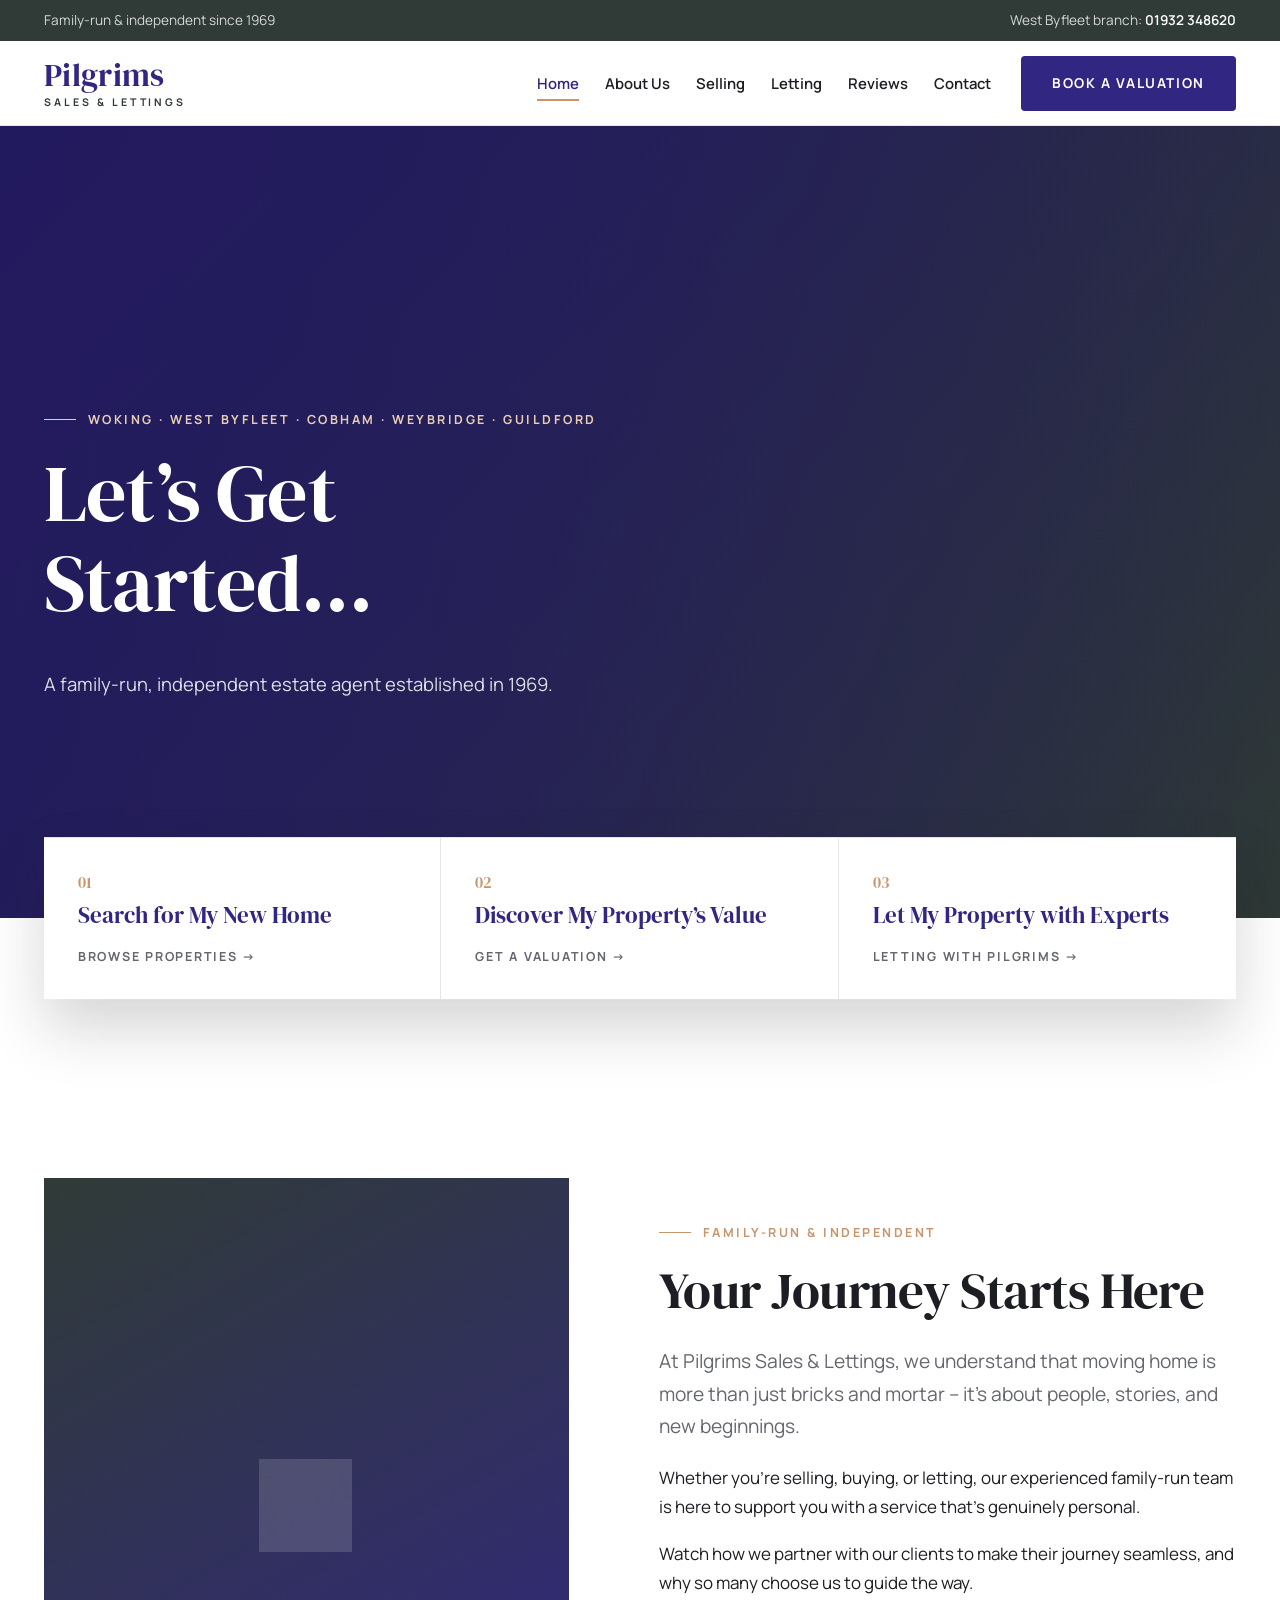
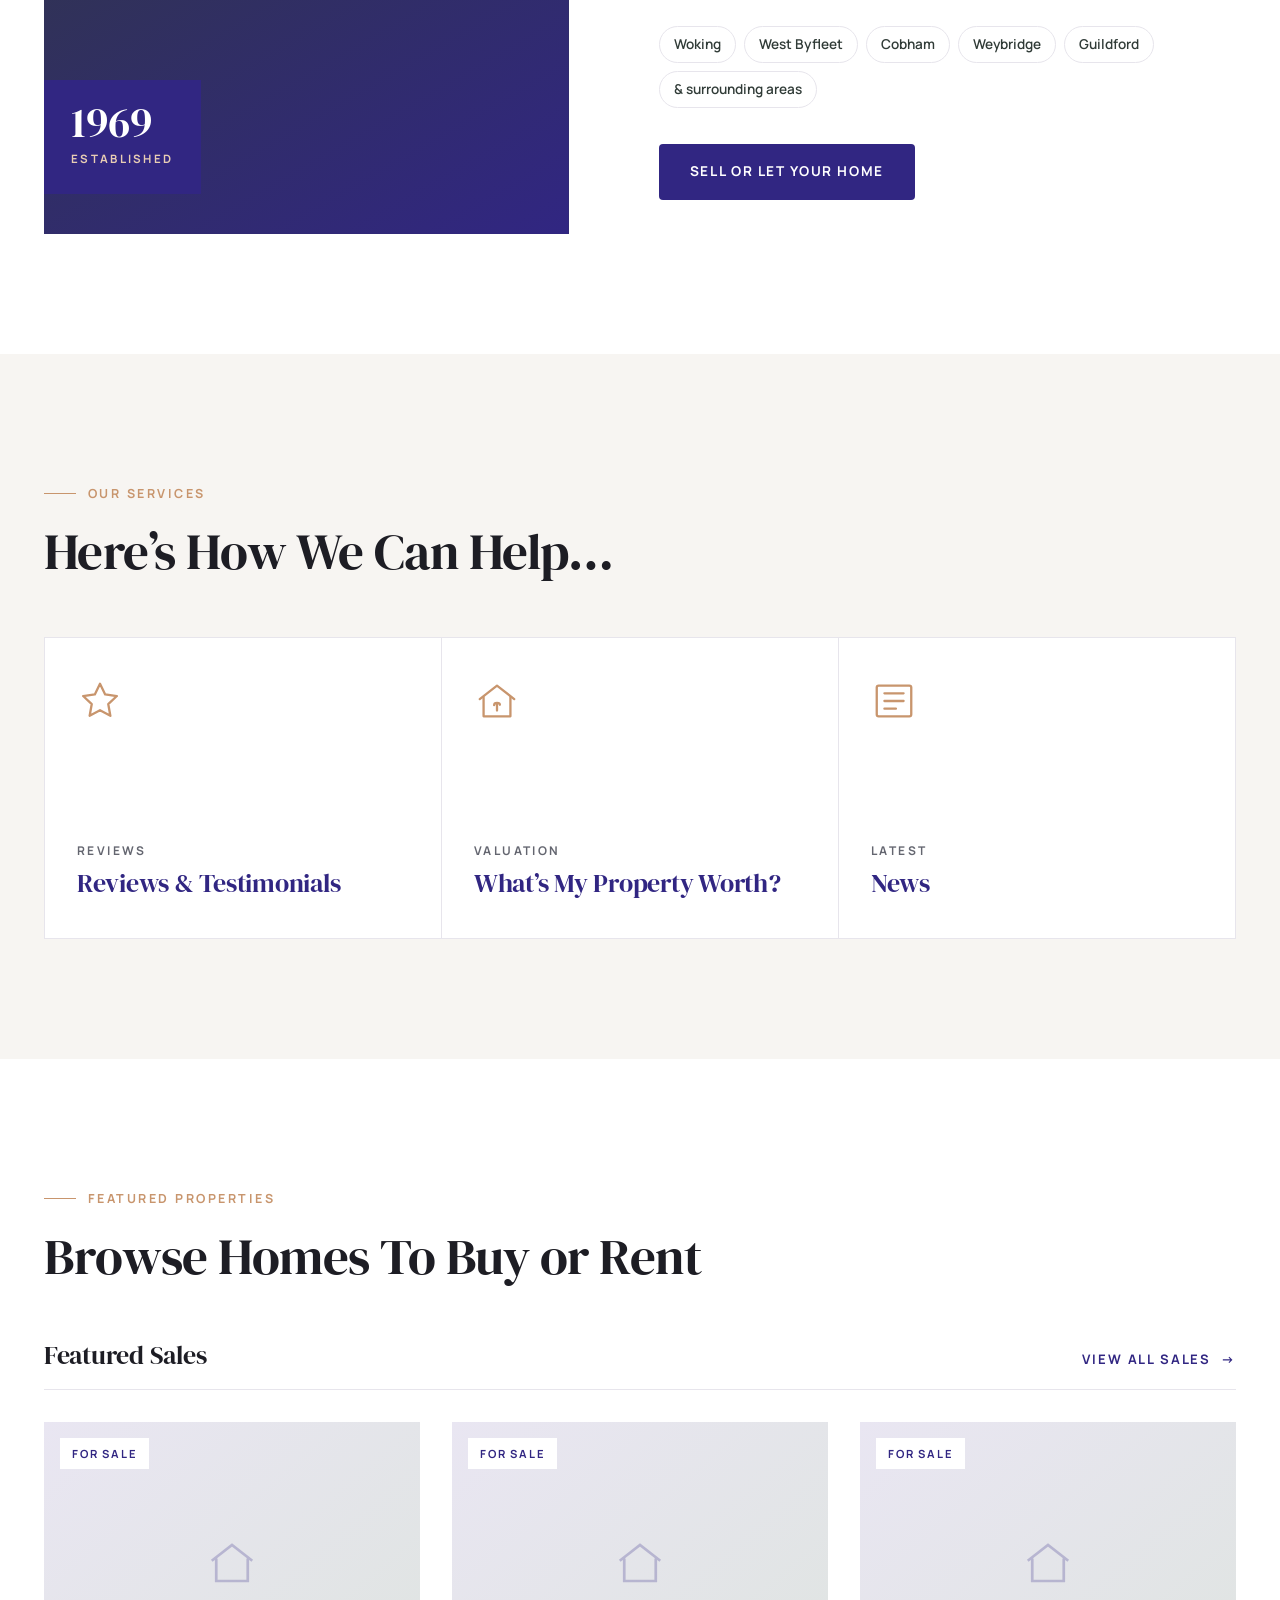
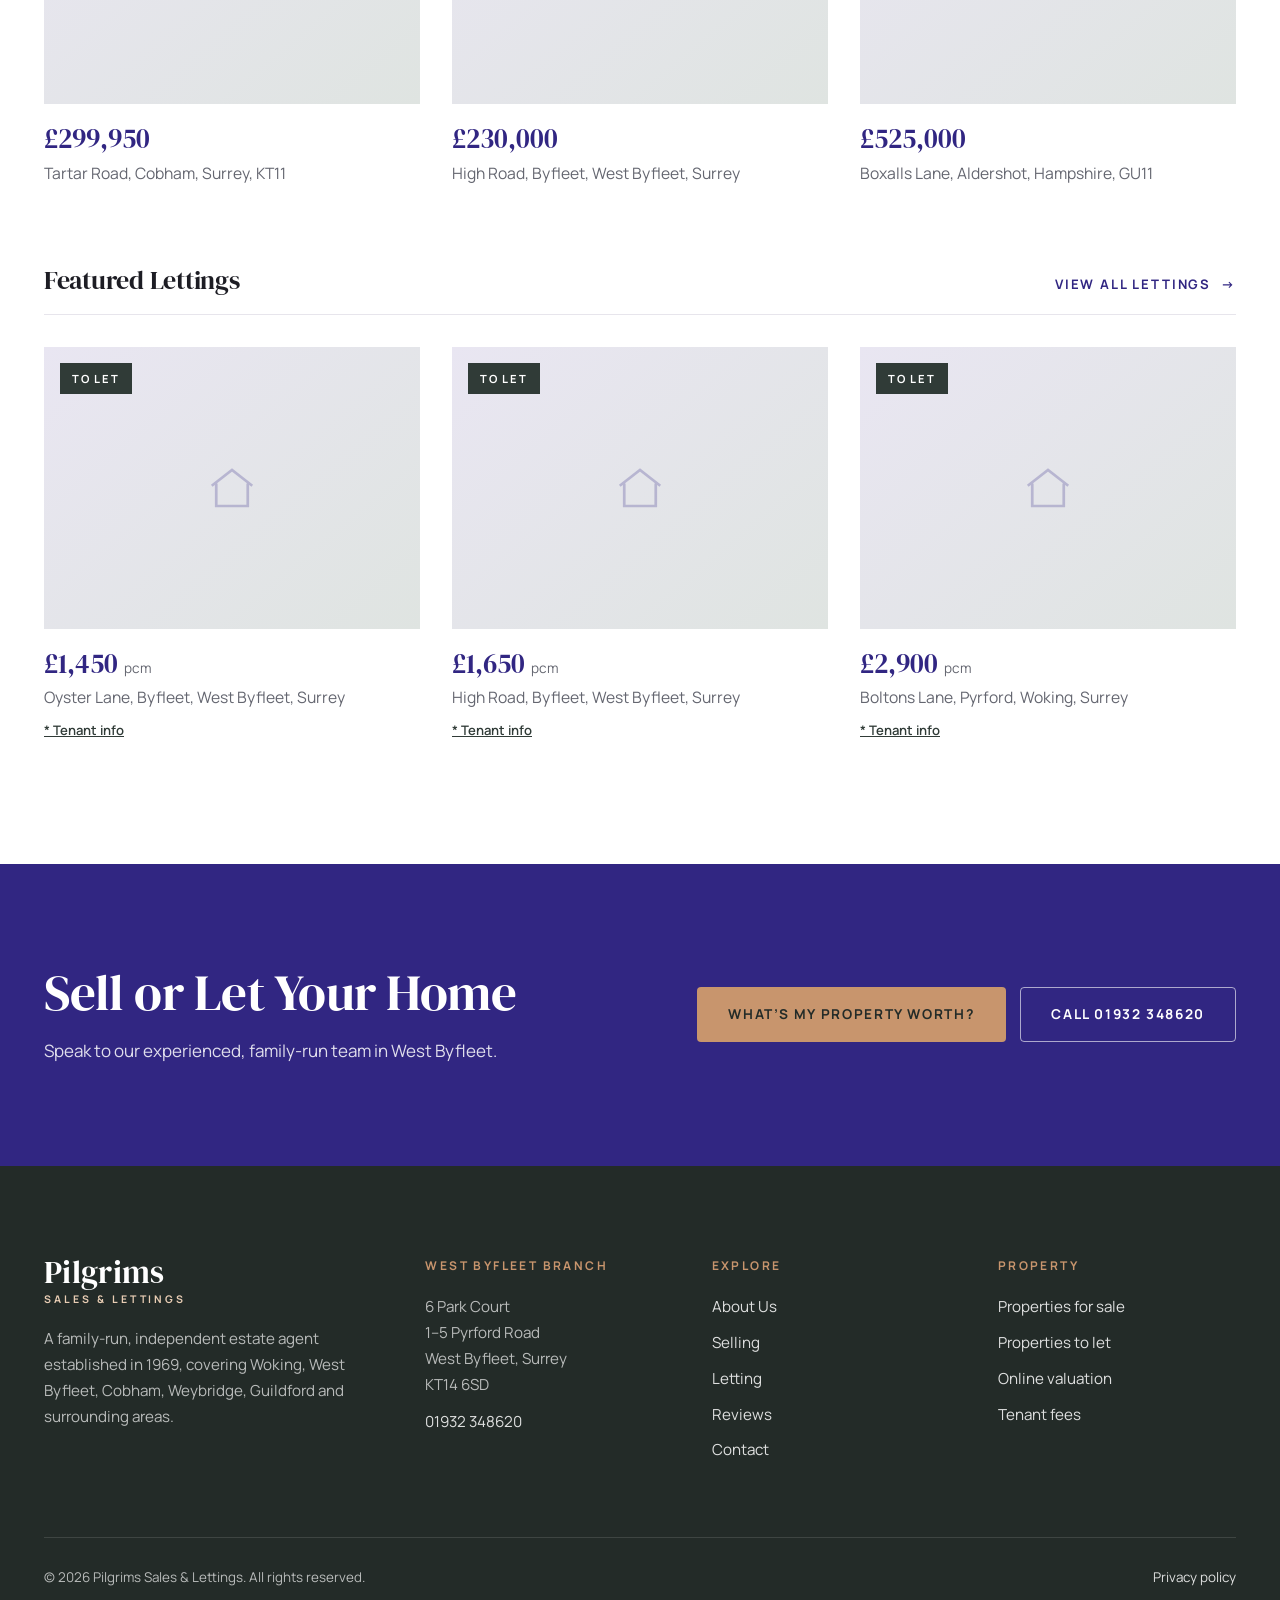
==== commit 17ff5a61: "Home: match the three 'How We Can Help' cards on the current site Co-Authored-By: Claude Opus 5.5 <n" ====
--- a/index.html
+++ b/index.html
@@ -110,11 +110,6 @@
           </div>
         </div>
         <div class="help-grid">
-          <a class="help-card" href="contact.html">
-            <svg class="icon" viewBox="0 0 24 24" fill="none" stroke="currentColor" stroke-width="1.2" stroke-linecap="round" stroke-linejoin="round" aria-hidden="true"><path d="M5 4h4l2 5-2.5 1.5a11 11 0 0 0 5 5L15 13l5 2v4a2 2 0 0 1-2 2A16 16 0 0 1 3 6a2 2 0 0 1 2-2"/></svg>
-            <span class="label">Contact</span>
-            <h3>Get in Touch</h3>
-          </a>
           <a class="help-card" href="reviews.html">
             <svg class="icon" viewBox="0 0 24 24" fill="none" stroke="currentColor" stroke-width="1.2" stroke-linejoin="round" aria-hidden="true"><path d="m12 3 2.7 5.6 6.1.8-4.5 4.2 1.1 6.1L12 16.8 6.6 19.7l1.1-6.1-4.5-4.2 6.1-.8z"/></svg>
             <span class="label">Reviews</span>
@@ -127,8 +122,8 @@
           </a>
           <a class="help-card" href="https://www.pilgrimsresidential.com/">
             <svg class="icon" viewBox="0 0 24 24" fill="none" stroke="currentColor" stroke-width="1.2" stroke-linecap="round" stroke-linejoin="round" aria-hidden="true"><rect x="3" y="4" width="18" height="16" rx="1"/><path d="M7 8h10M7 12h10M7 16h6"/></svg>
-            <span class="label">News</span>
-            <h3>Latest News</h3>
+            <span class="label">Latest</span>
+            <h3>News</h3>
           </a>
         </div>
       </div>
--- a/css/styles.css
+++ b/css/styles.css
@@ -483,14 +483,13 @@
 /* Help cards */
 .help-grid {
   display: grid;
-  grid-template-columns: repeat(4, 1fr);
+  grid-template-columns: repeat(3, 1fr);
   gap: 1px;
   background: var(--line);
   border: 1px solid var(--line);
 }
 
-@media (max-width: 960px) { .help-grid { grid-template-columns: repeat(2, 1fr); } }
-@media (max-width: 560px) { .help-grid { grid-template-columns: 1fr; } }
+@media (max-width: 760px) { .help-grid { grid-template-columns: 1fr; } }
 
 .help-card {
   display: flex;
